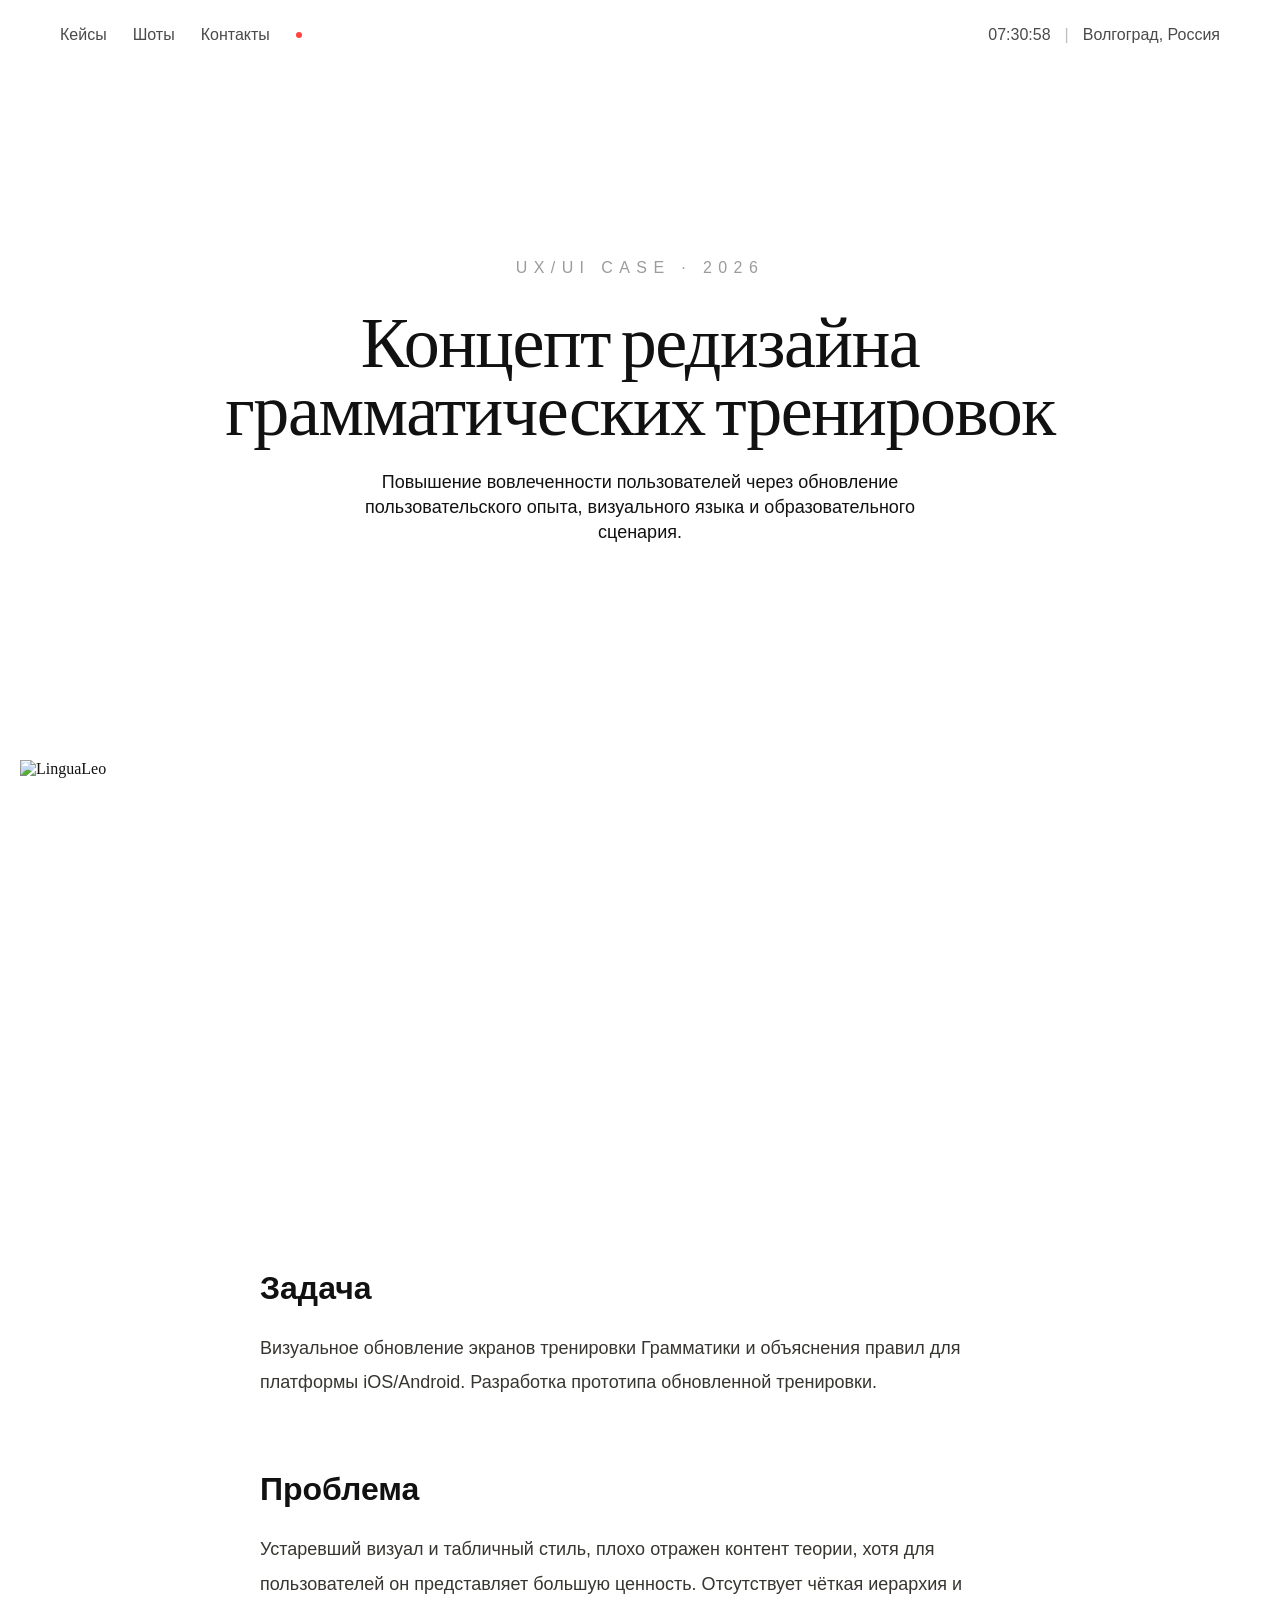
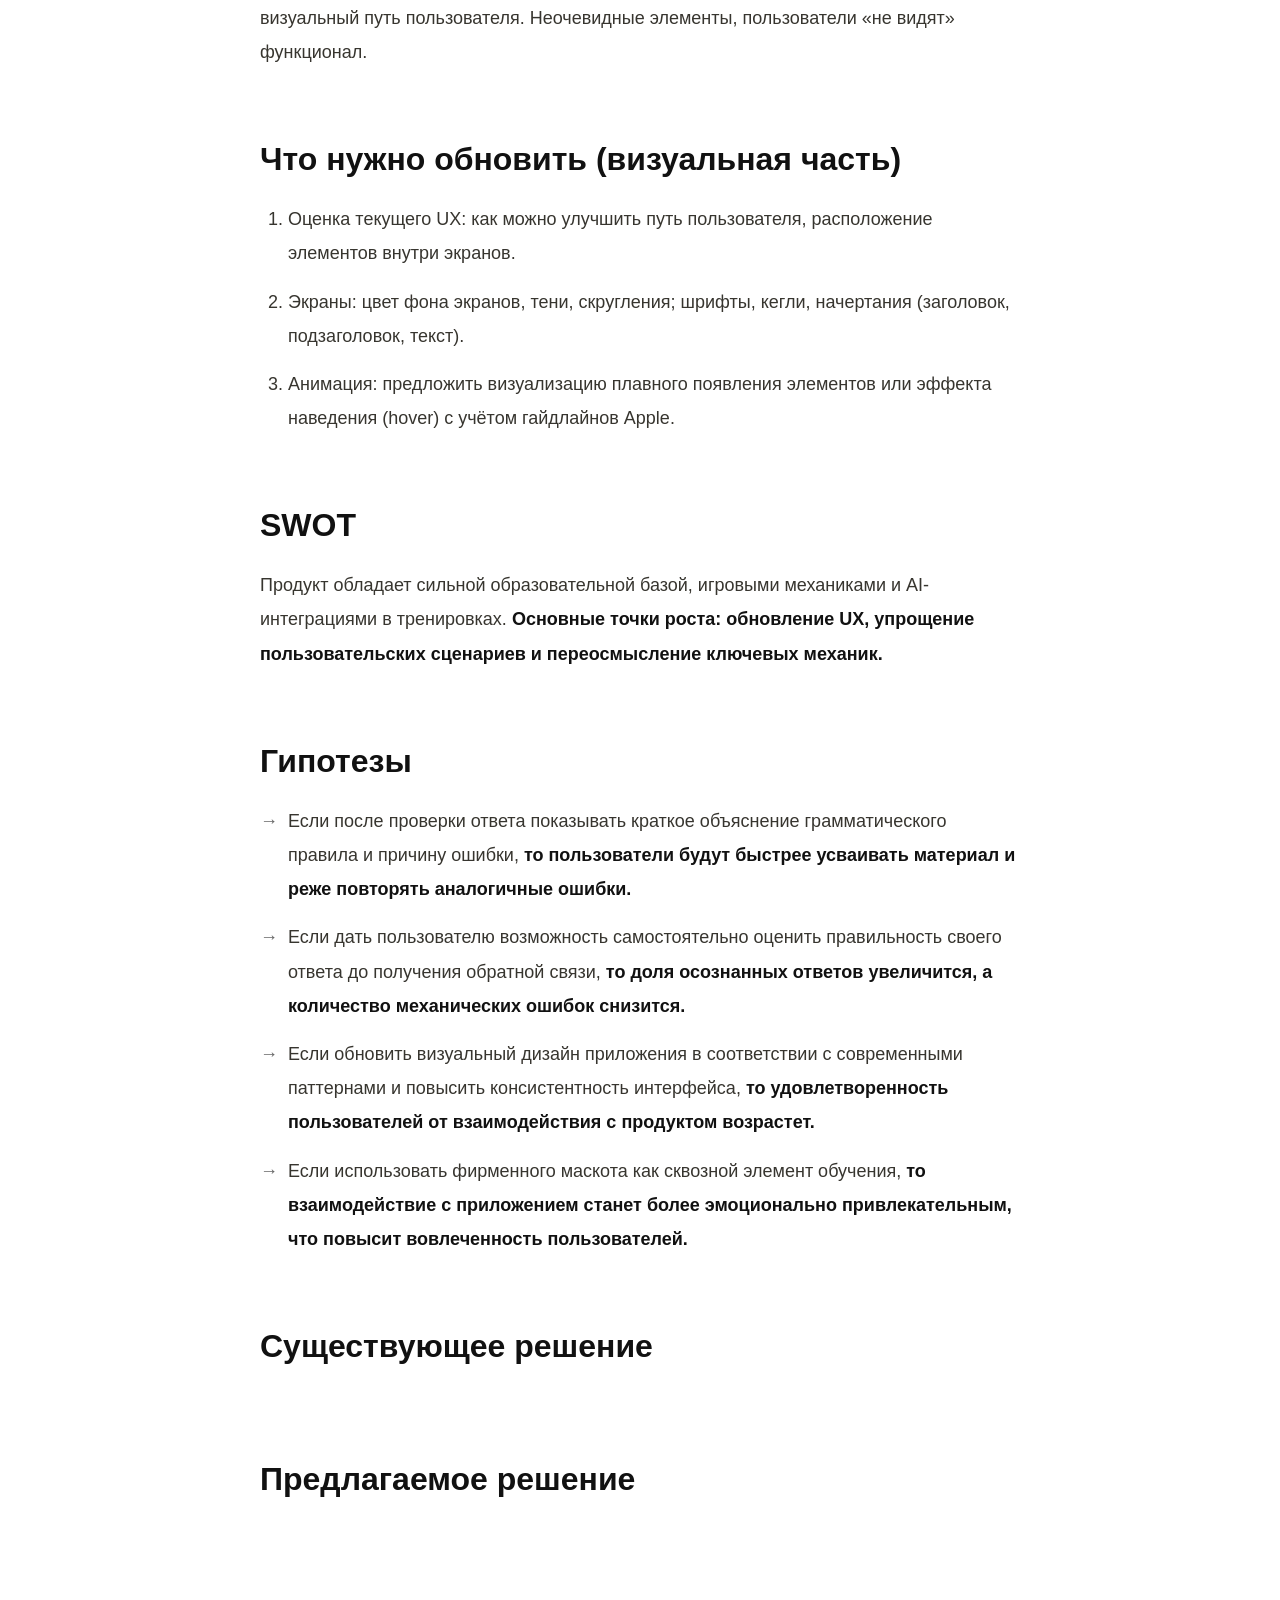
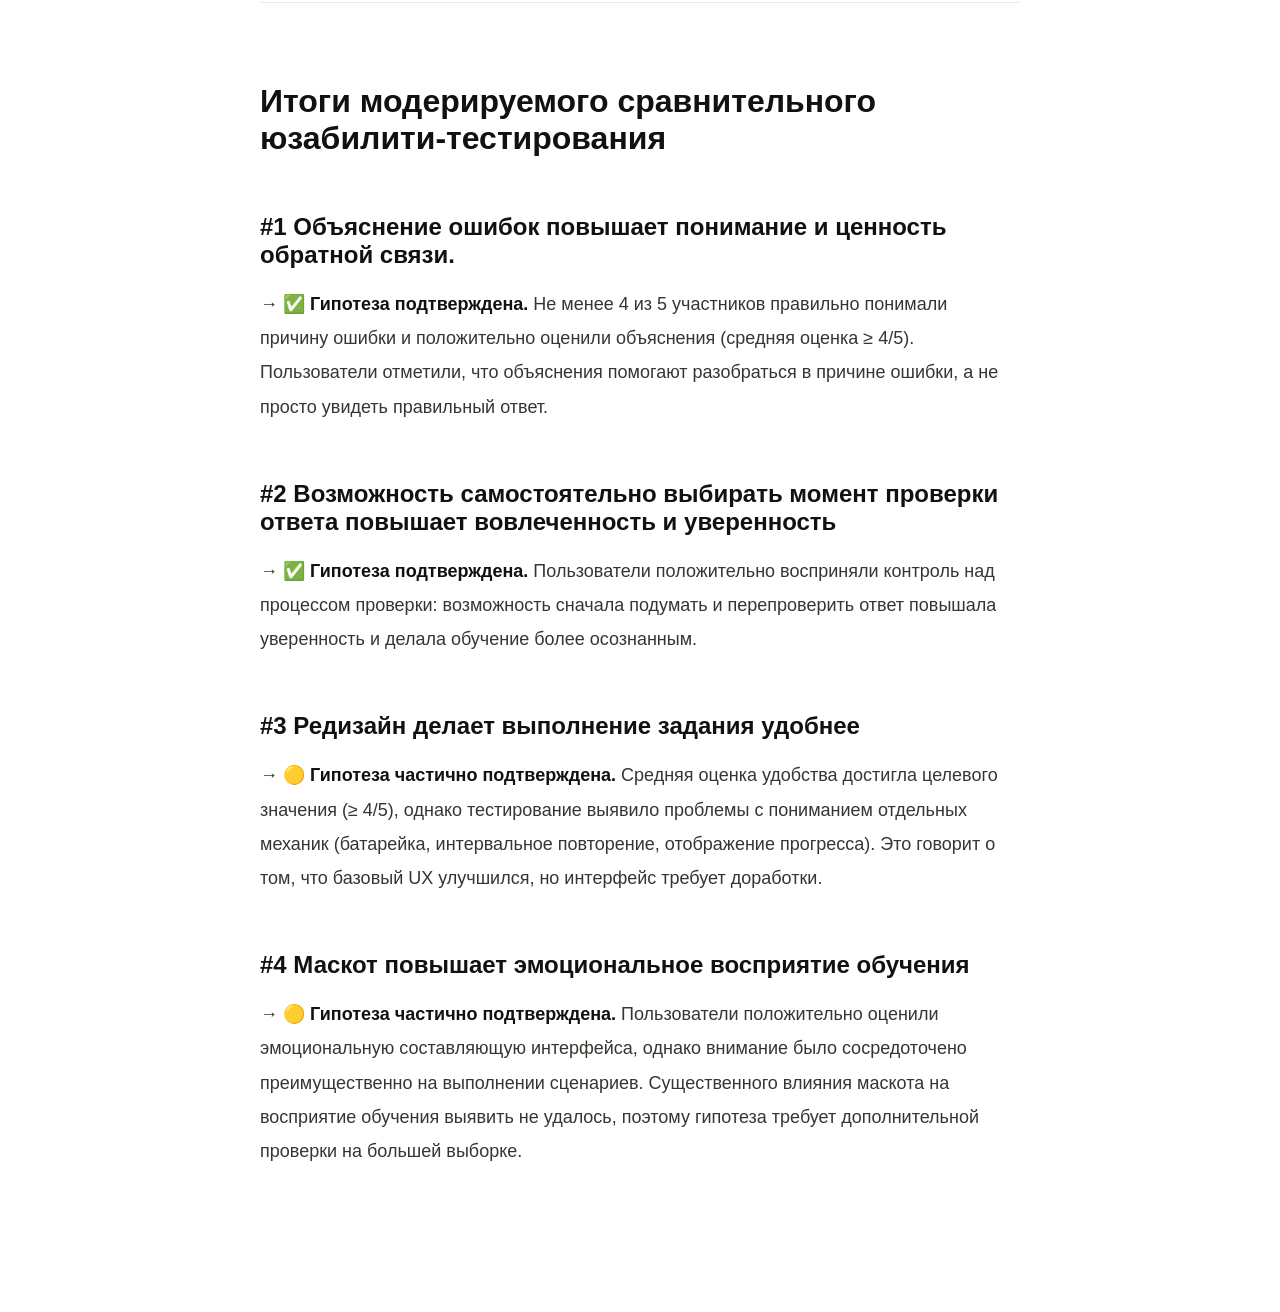
==== ling.html @ 839c52f0 "Optimize portfolio images and improve slider performance" ====
<!DOCTYPE html>
<html lang="ru">
  <head>
    <meta charset="UTF-8" />
    <meta name="viewport" content="width=device-width, initial-scale=1.0" />
    <meta http-equiv="X-UA-Compatible" content="ie=edge" />
    <title>Lingualeo</title>
    <link rel="stylesheet" href="styles.css" />
    <link rel="stylesheet" href="ling.css" />
    <link rel="preconnect" href="https://fonts.googleapis.com" />
    <link rel="preconnect" href="https://fonts.gstatic.com" crossorigin />
    <link
      href="https://fonts.googleapis.com/css2?family=Instrument+Serif:ital@0;1&display=swap"
      rel="stylesheet"
    />
  </head>
  <body>
  <header class="header">
    <nav class="nav">
      <a href="index.html#cases">Кейсы</a>
      <a href="index.html#projects">Шоты</a>
      <a href="index.html#contact">Контакты</a>

      <span class="status"></span>
    </nav>

    <div class="header__info">
      <span id="clock"></span>

      <span class="divider">|</span>

      <span>Волгоград, Россия</span>
    </div>
  </header>
    <!-- Hero -->
    <section class="hero">
      <div class="hero__content">
        <p class="hero__subtitle">UX/UI CASE · 2026</p>

        <h1 class="hero__title">
          Концепт редизайна<br />
          грамматических тренировок
        </h1>

        <p class="hero__link">
          Повышение вовлеченности пользователей через обновление
          пользовательского опыта, визуального языка и образовательного
          сценария.
        </p>
      </div>
    </section>

    <!-- Большой баннер -->

    <section class="ui-design">
      <img src="images/ling/cover.webp" class="case-cover" alt="LinguaLeo" />
    </section>

    <!--аапп --->

    <section class="case-content">
      <div class="case-container">
        <h3>Задача</h3>

        <p>
          Визуальное обновление экранов тренировки Грамматики и объяснения
          правил для платформы iOS/Android. Разработка прототипа обновленной
          тренировки.
        </p>

        <h3>Проблема</h3>

        <p>
          Устаревший визуал и табличный стиль, плохо отражен контент теории,
          хотя для пользователей он представляет большую ценность. Отсутствует
          чёткая иерархия и визуальный путь пользователя. Неочевидные элементы,
          пользователи «не видят» функционал.
        </p>

        <h3>Что нужно обновить (визуальная часть)</h3>

        <ol>
          <li>
            Оценка текущего UX: как можно улучшить путь пользователя,
            расположение элементов внутри экранов.
          </li>

          <li>
            Экраны: цвет фона экранов, тени, скругления; шрифты, кегли,
            начертания (заголовок, подзаголовок, текст).
          </li>

          <li>
            Анимация: предложить визуализацию плавного появления элементов или
            эффекта наведения (hover) с учётом гайдлайнов Apple.
          </li>
        </ol>

        <h3>SWOT</h3>

        <p>
          Продукт обладает сильной образовательной базой, игровыми механиками и
          AI-интеграциями в тренировках.

          <strong>
            Основные точки роста: обновление UX, упрощение пользовательских
            сценариев и переосмысление ключевых механик.
          </strong>
        </p>

        <h3>Гипотезы</h3>

        <ul class="arrow-list">
          <li>
            Если после проверки ответа показывать краткое объяснение
            грамматического правила и причину ошибки,
            <strong>
              то пользователи будут быстрее усваивать материал и реже повторять
              аналогичные ошибки.
            </strong>
          </li>

          <li>
            Если дать пользователю возможность самостоятельно оценить
            правильность своего ответа до получения обратной связи,
            <strong>
              то доля осознанных ответов увеличится, а количество механических
              ошибок снизится.
            </strong>
          </li>

          <li>
            Если обновить визуальный дизайн приложения в соответствии с
            современными паттернами и повысить консистентность интерфейса,
            <strong>
              то удовлетворенность пользователей от взаимодействия с продуктом
              возрастет.
            </strong>
          </li>

          <li>
            Если использовать фирменного маскота как сквозной элемент обучения,
            <strong>
              то взаимодействие с приложением станет более эмоционально
              привлекательным, что повысит вовлеченность пользователей.
            </strong>
          </li>
        </ul>

        <h3>Существующее решение</h3>

        <img src="images/old-ui.webp" alt="" />

        <h3>Предлагаемое решение</h3>

        <img src="images/new-ui.webp" alt="" />

        <hr />

        <h3>Итоги модерируемого сравнительного юзабилити-тестирования</h3>

        <h4>
          #1 Объяснение ошибок повышает понимание и ценность обратной связи.
        </h4>

        <p>
          → ✅ <strong>Гипотеза подтверждена.</strong>
          Не менее 4 из 5 участников правильно понимали причину ошибки и
          положительно оценили объяснения (средняя оценка ≥ 4/5). Пользователи
          отметили, что объяснения помогают разобраться в причине ошибки, а не
          просто увидеть правильный ответ.
        </p>

        <h4>
          #2 Возможность самостоятельно выбирать момент проверки ответа повышает
          вовлеченность и уверенность
        </h4>

        <p>
          → ✅ <strong>Гипотеза подтверждена.</strong>
          Пользователи положительно восприняли контроль над процессом проверки:
          возможность сначала подумать и перепроверить ответ повышала
          уверенность и делала обучение более осознанным.
        </p>

        <h4>#3 Редизайн делает выполнение задания удобнее</h4>

        <p>
          → 🟡 <strong>Гипотеза частично подтверждена.</strong>
          Средняя оценка удобства достигла целевого значения (≥ 4/5), однако
          тестирование выявило проблемы с пониманием отдельных механик
          (батарейка, интервальное повторение, отображение прогресса). Это
          говорит о том, что базовый UX улучшился, но интерфейс требует
          доработки.
        </p>

        <h4>#4 Маскот повышает эмоциональное восприятие обучения</h4>

        <p>
          → 🟡 <strong>Гипотеза частично подтверждена.</strong>
          Пользователи положительно оценили эмоциональную составляющую
          интерфейса, однако внимание было сосредоточено преимущественно на
          выполнении сценариев. Существенного влияния маскота на восприятие
          обучения выявить не удалось, поэтому гипотеза требует дополнительной
          проверки на большей выборке.
        </p>
      </div>
    </section>
    <script src="script.js"></script>
  </body>
</html>
---- styles.css ----
* {
  margin: 0;
  padding: 0;
  box-sizing: border-box;
}

.header {
  position: fixed;
  top: 0;
  left: 0;

  width: 100%;

  display: flex;
  justify-content: space-between;
  align-items: center;

  padding: 26px 60px;

  background: rgba(255, 255, 255, 0.75);
  backdrop-filter: blur(12px);
  -webkit-backdrop-filter: blur(12px);

  z-index: 999;
}

.nav {
  display: flex;
  align-items: center;
  gap: 26px;
}

.nav a {
  text-decoration: none;
  color: #4a4a4a;
  font-family: Inter, sans-serif;
  font-size: 16px;

  transition: 0.25s;
}

.nav a:hover {
  color: #111;
}

.status {
  width: 6px;
  height: 6px;

  background: #ff4242;
  border-radius: 50%;
}

.header__info {
  display: flex;
  align-items: center;
  gap: 14px;

  font-family: Inter, sans-serif;
  font-size: 16px;
  color: #4a4a4a;
}

.divider {
  color: #bdbdbd;
}

#theme-toggle {
  border: none;
  background: none;
  cursor: pointer;
  font-size: 20px;
}

body {
  background: #fff;
  color: #111;
}

.hero {
  min-height: 100vh;

  display: flex;
  justify-content: center;
  align-items: center;
}

.hero__content {
  display: flex;
  flex-direction: column;
  align-items: center;
  text-align: center;

  margin-top: -80px;
}
.hero__avatar {
  width: 200px;
  height: 200px;

  border-radius: 18px;
  object-fit: cover;

  margin-bottom: 28px;
}

.hero__subtitle {
  font-family: "Inter", sans-serif;
  font-size: 16px;
  font-weight: 500;

  letter-spacing: 0.4em;
  color: #9b9b9b;

  margin-bottom: 32px;
}
.hero__title {
  font-family: "Instrument Serif", serif;
  font-size: 72px;
  font-weight: 400;
  line-height: 0.95;
  letter-spacing: -0.02em;
  margin-bottom: 24px;
}

.hero__link {
  display: flex;
  flex-direction: column;
  align-items: center;
  text-align: center;
  font-family: "Inter", sans-serif;
  font-size: 18px;
  color: #111;
  line-height: 1.4;
  max-width: 600px;

  text-decoration: none;
  transition: opacity 0.25s;
  margin-bottom: 16px;
}

.about__links {
  display: flex;
  gap: 32px;
  flex-wrap: wrap;
  justify-content: center;
}

.about__links a {
  font-family: "Inter", sans-serif;
  font-size: 18px;
  color: #555;

  text-decoration: none;

  transition: 0.25s;
}

.about__links a:hover {
  color: #111;
}

/* =========================
   Mobile
========================= */

@media (max-width: 768px) {
  .header {
    padding: 20px;
  }

  .nav {
    gap: 16px;
  }

  .nav a {
    font-size: 16px;
  }

  .header__info {
    display: none;
  }

  .hero {
    padding: 100px 20px 40px;
    min-height: auto;
  }

  .hero__content {
    margin-top: 0;
  }

  .hero__avatar {
    width: 128px;
    height: 128px;
    margin-bottom: 24px;
    margin-top: 48px;
  }

  .hero__subtitle {
    font-size: 12px;
    letter-spacing: 0.3em;
    margin-bottom: 32px;
    text-align: center;
  }

  .hero__title {
    font-size: 48px;
    line-height: 1;
    margin-bottom: 20px;
  }

  .hero__link {
    font-size: 16px;
    margin-bottom: 32px;
    max-width: 320px;
  }

  .about__links {
    gap: 18px;
    flex-direction: column;
    align-items: center;
    margin-bottom: 96px;
  }

  .about__links a {
    font-size: 16px;
  }
}

@media (max-width: 768px) {
  .header {
    justify-content: center;
    padding: 18px 20px;
  }

  .header__info {
    display: none;
  }

  .nav {
    gap: 20px;
    flex-wrap: wrap;
    justify-content: center;
  }
}

/* ===== UI Design Section ===== */

.ui-design {
  padding: 80px 20px; /* Расстояние между блоками тут */

  display: flex;
  flex-direction: column;
  align-items: center;
}

.ui-design__subtitle {
  font-family: "Inter", sans-serif;
  font-size: 12px;
  letter-spacing: 0.18em;
  text-transform: uppercase;

  color: #888;

  margin-bottom: 10px;
}

.ui-design__title {
  font-family: "Instrument Serif", serif;
  font-size: 64px;
  font-weight: 400;

  margin-bottom: 16px;
}

.ui-design__card {
  width: 640px;
  height: 640px;

  background: #ffd7cc;

  border-radius: 24px;

  display: flex;
  justify-content: center;
  align-items: flex-end;
  margin-bottom: 48px;
}

.ui-design__card img {
  width: 100%;

  display: block;

  transform: translateY(15px);
}

.ui-design {
  transform: translateY(-220px);
}

/* ===== MOB UI Design Section ===== */

@media (max-width: 768px) {
  .ui-design {
    padding: 36px 20px;
    transform: translateY(-100px);
  }

  .ui-design__card {
    width: 100%;
    max-width: 340px;
    height: 340px;
    border-radius: 20px;
    margin-bottom: 32px;
  }

  .ui-design__card img {
    width: 100%;
    transform: translateY(8px);
  }

  .ui-design__title {
    font-size: 48px;
    margin-bottom: 12px;
    text-align: center;
  }

  .ui-design__subtitle {
    font-size: 11px;
    letter-spacing: 0.12em;
    text-align: center;
  }
}

.ui-design__title {
  font-family: "Instrument Serif", serif;
  font-size: 64px;
  font-weight: 400;
  margin-bottom: 16px;
  cursor: pointer;
}

/* Слайдер */
.slider {
  position: relative;
  width: 640px;
  height: 640px;
  overflow: hidden;
  border-radius: 24px;
  background: #f8eae2;
  margin-bottom: 40px;
}

.slides {
  display: flex;
  width: 100%;
  height: 100%;
  transition: transform 1.5s ease;
}

.slide {
  transition: transform 0.3s ease;
  flex: 0 0 100%;
  width: 100%;
  height: 100%;
  object-fit: contain;
}
.slide.active {
  opacity: 1;
}

.slide:hover {
  transform: scale(1.02);
}

.slider__btn {
  position: absolute;
  top: 50%;
  transform: translateY(-50%);
  opacity: 0.5;

  width: 42px;
  height: 42px;

  border: none;
  border-radius: 50%;

  background: rgba(255, 255, 255, 0.8);

  cursor: pointer;

  font-size: 22px;

  transition: 0.3s;

  z-index: 10;
}

.slider__btn:hover {
  background: white;
  opacity: 0.75;
}

.slider__btn--prev {
  left: 20px;
}

.slider__btn--next {
  right: 20px;
}

.slider__dots {
  position: absolute;

  bottom: 28px;
  left: 50%;

  transform: translateX(-50%);

  display: flex;
  gap: 10px;
}

.dot {
  width: 8px;
  height: 8px;

  border-radius: 50%;

  background: rgba(255, 255, 255, 0.45);

  cursor: pointer;

  transition: 0.3s;
}

.dot.active {
  background: #ffffff;
}

/* ===== Mobile Slider ===== */

@media (max-width: 768px) {
  .slider {
    width: 100%;
    max-width: 340px;
    height: 340px;

    border-radius: 20px;
    margin-bottom: 32px;
  }

  .slider__btn {
    width: 32px;
    height: 32px;

    top: 50%;
    transform: translateY(-50%);

    padding: 0;

    display: flex;
    justify-content: center;
    align-items: center;
  }

  .slider__btn--prev {
    left: 12px;
  }

  .slider__btn--next {
    right: 12px;
  }

  .slider__btn img {
    width: 12px;
    height: 12px;
    display: block;
  }

  .slider__dots {
    bottom: 16px;
    gap: 8px;
  }

  .dot {
    width: 6px;
    height: 6px;
  }
}
.mobile-br {
  display: none;
}

@media (max-width: 768px) {
  .mobile-br {
    display: block;
  }
}

.hover-label {
  position: fixed;
  left: 0;
  top: 0;

  padding: 10px 18px;

  border-radius: 999px;

  background: #111;
  color: #fff;

  font-size: 14px;
  font-weight: 500;

  pointer-events: none;

  opacity: 0;
  transform: translate(-50%, -50%) scale(0.8);

  transition: opacity 0.25s ease, transform 0.25s ease;

  z-index: 9999;
}

.hover-label.show {
  opacity: 1;
  transform: translate(-50%, -50%) scale(1);
}

.project-link {
  display: inline-block;
  color: inherit;
  text-decoration: none;
}

.ui-design__title {
  position: relative;
  display: inline-block;
  transition: transform 0.35s cubic-bezier(0.22, 0.61, 0.36, 1);
}


.project-link .ui-design__title {
  transition: opacity 0.3s ease;
}

.project-link:hover .ui-design__title {
  opacity: 0.55;
}
html {
  scroll-behavior: smooth;
}
.hero__link a:visited {
  color: inherit;
}

.hero__link a:hover {
  color: inherit;
  text-decoration: none;
}

.hero__link a:active {
  color: inherit;
}
.hero__link a {
  color: inherit;
  text-decoration: none;
  border-bottom: 1px solid transparent;
  transition: border-color 0.2s ease;
}

.hero__link a:hover {
  border-bottom-color: currentColor;
}

.hero2 {
  margin-top: 200px;
  margin-bottom: 400px;
}

/* Mobile */
@media (max-width: 768px) {
  .hero2 {
    margin-bottom: 300px;
    margin-top: 164px;
  }
}

.hero2__title {
  font-size: 64px;
  text-align: center;
  font-family: "Instrument Serif", serif;

  font-weight: 400;

  margin-bottom: 16px;
}

/* Keyboard controls and stable media geometry. */
.dot { border: 0; padding: 0; }
:focus-visible { outline: 2px solid #111; outline-offset: 4px; }
section[id] { scroll-margin-top: 90px; }
.case-cover { display: block; width: min(100%, 1280px); height: auto; }
@media (prefers-reduced-motion: reduce) {
  html { scroll-behavior: auto; }
  .slides, .slide { transition: none; }
}
---- ling.css ----
.case-content {
  padding: 120px 0;
}

.case-container {
  width: min(760px, calc(100% - 40px));
  margin: 0 auto;
}

.case-container h3 {
  font-family: "Inter", sans-serif;
  font-size: 32px;
  font-weight: 700;
  margin: 72px 0 24px;
  color: #111;
}

.case-container h4 {
  font-family: "Inter", sans-serif;
  font-size: 24px;
  font-weight: 600;
  margin: 56px 0 18px;
  color: #111;
}

.case-container p,
.case-container li {
  font-family: "Inter", sans-serif;
  font-size: 18px;
  line-height: 1.9;
  color: #37352f;
}

.case-container p {
  margin-bottom: 24px;
}

.case-container ol,
.case-container ul {
  margin: 24px 0 32px 28px;
}

.case-container li {
  margin-bottom: 14px;
}

.arrow-list {
  list-style: none;
  margin-left: 0 !important;
}

.arrow-list li {
  position: relative;
  padding-left: 28px;
}

.arrow-list li::before {
  content: "→";
  position: absolute;
  left: 0;
  color: #666;
}

.case-container strong {
  font-weight: 600;
  color: #111;
}

.case-container hr {
  margin: 80px 0;
  border: none;
  border-top: 1px solid #ececec;
}

.case-container img {
  width: 100%;
  border-radius: 20px;
  margin: 24px 0 48px;
  display: block;
}
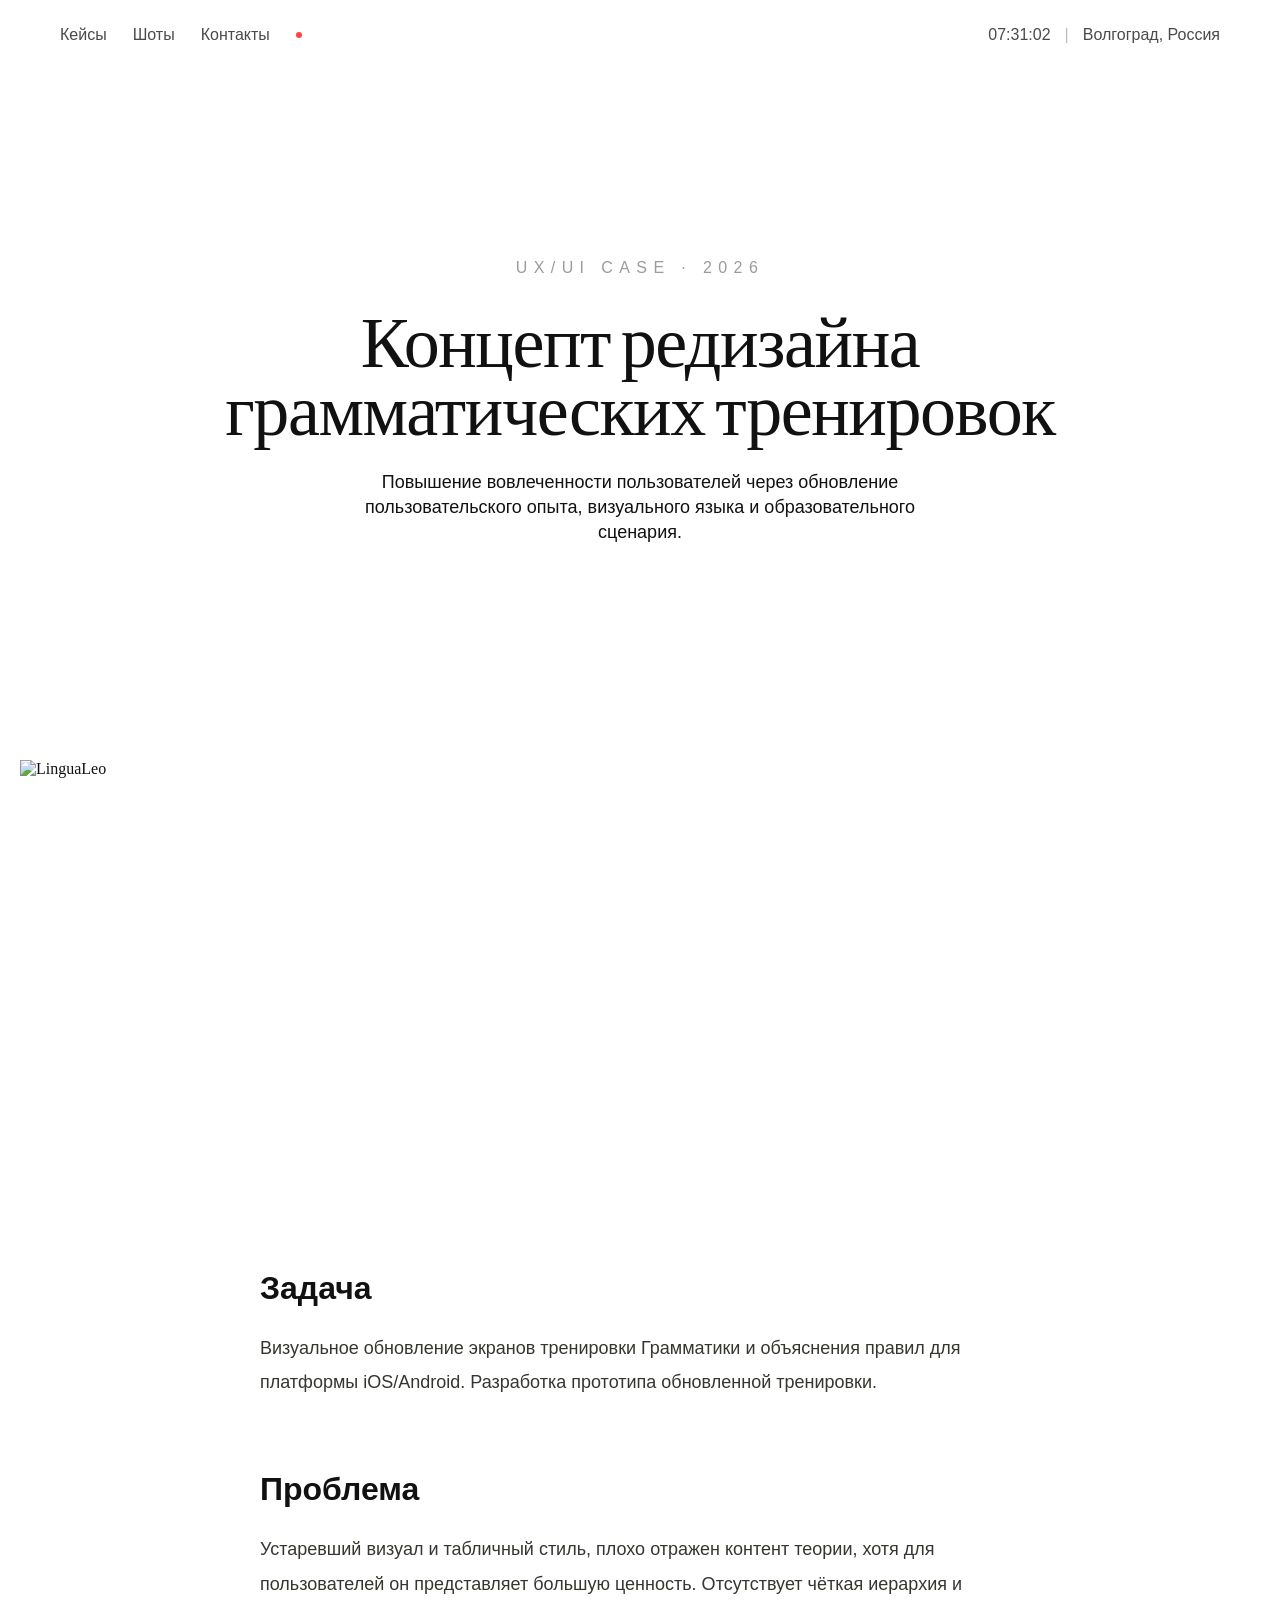
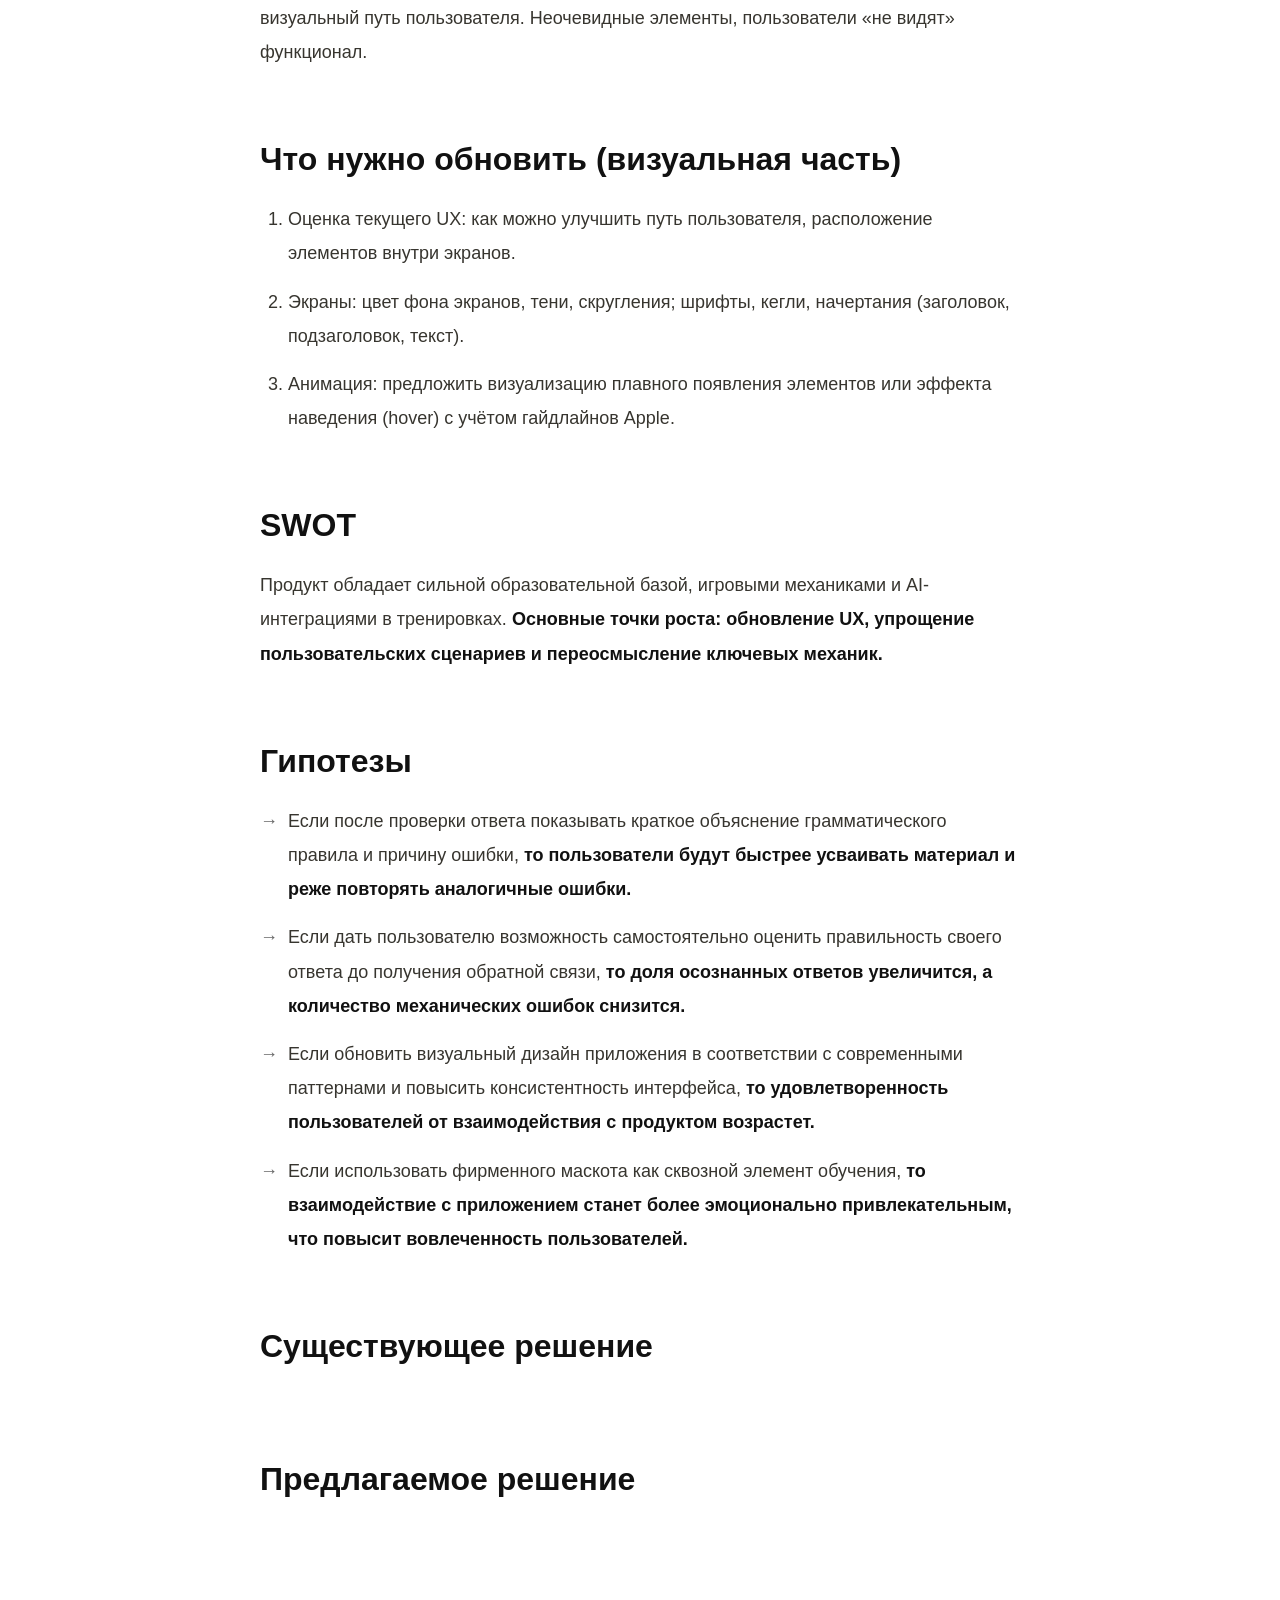
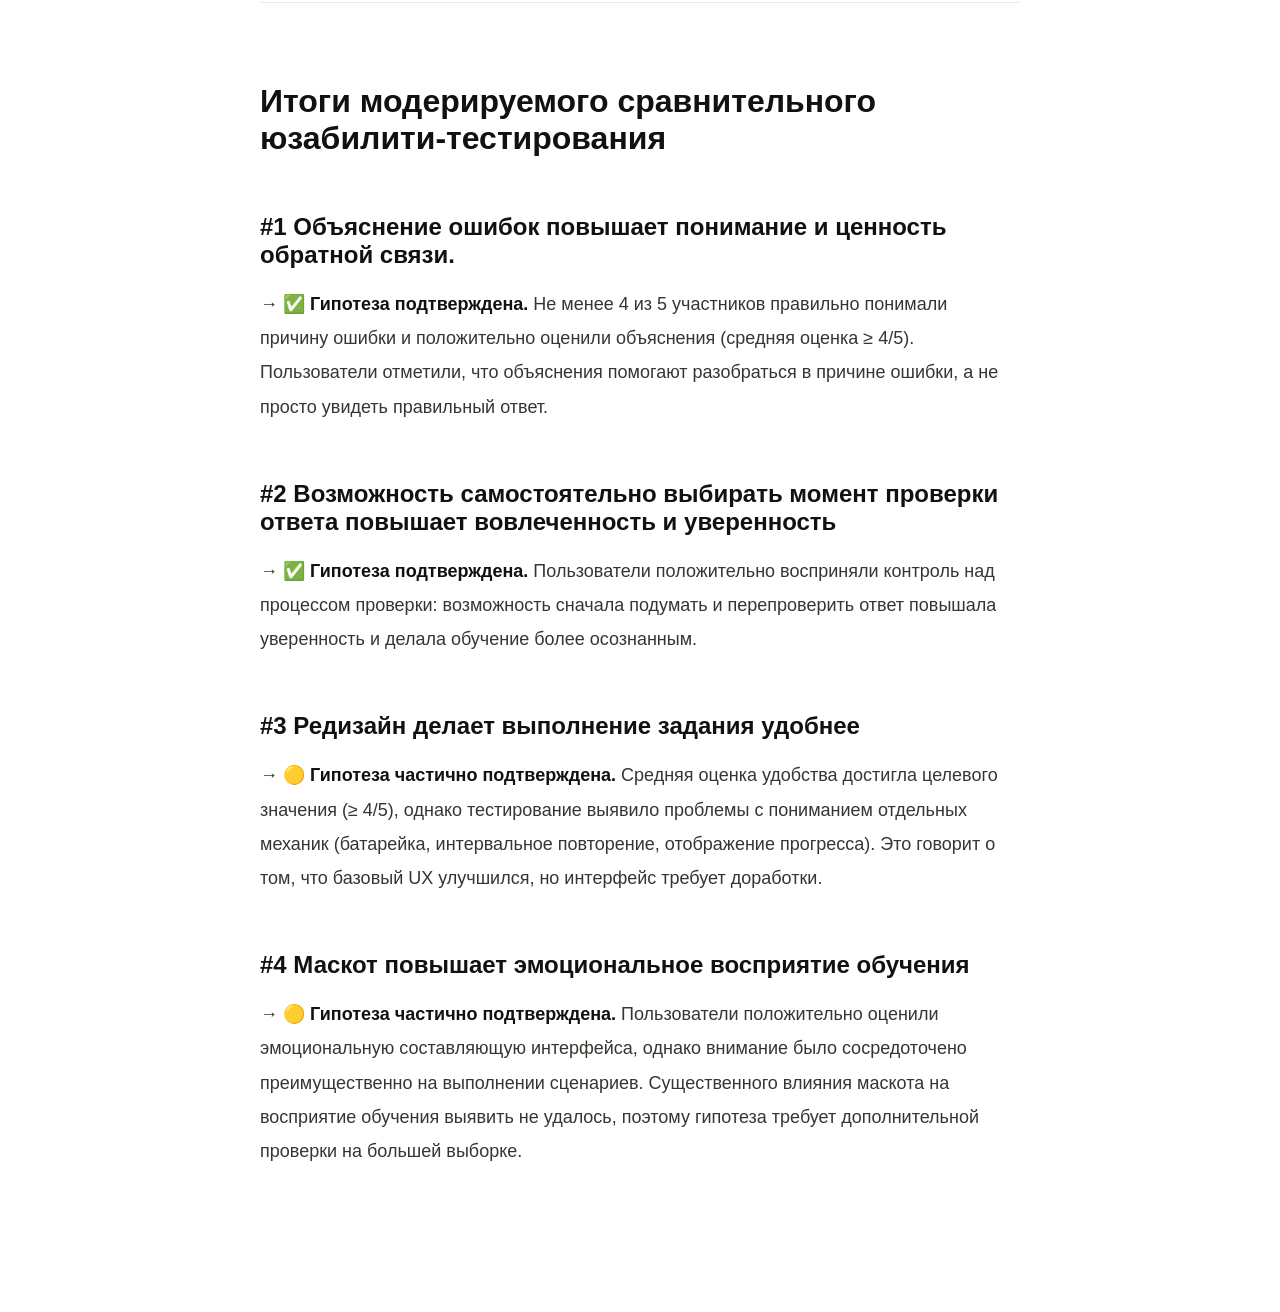
==== commit 7285fa14: "Restore flat circular slider indicators across browsers" ====
--- a/ling.html
+++ b/ling.html
@@ -5,7 +5,7 @@
     <meta name="viewport" content="width=device-width, initial-scale=1.0" />
     <meta http-equiv="X-UA-Compatible" content="ie=edge" />
     <title>Lingualeo</title>
-    <link rel="stylesheet" href="styles.css" />
+    <link rel="stylesheet" href="styles.css?v=20261111-dots" />
     <link rel="stylesheet" href="ling.css" />
     <link rel="preconnect" href="https://fonts.googleapis.com" />
     <link rel="preconnect" href="https://fonts.gstatic.com" crossorigin />
--- a/styles.css
+++ b/styles.css
@@ -599,7 +599,17 @@
 }
 
 /* Keyboard controls and stable media geometry. */
-.dot { border: 0; padding: 0; }
+.dot {
+  -webkit-appearance: none;
+  appearance: none;
+  display: block;
+  flex: 0 0 auto;
+  min-width: 0;
+  min-height: 0;
+  border: 0;
+  padding: 0;
+  box-shadow: none;
+}
 :focus-visible { outline: 2px solid #111; outline-offset: 4px; }
 section[id] { scroll-margin-top: 90px; }
 .case-cover { display: block; width: min(100%, 1280px); height: auto; }
@@ -607,3 +617,24 @@
   html { scroll-behavior: auto; }
   .slides, .slide { transition: none; }
 }
+
+/* Keep the Lingualeo film in the same square frame as the galleries. */
+.case-video {
+  display: block;
+  width: 640px;
+  max-width: 100%;
+  height: auto;
+  aspect-ratio: 1;
+  object-fit: contain;
+  border-radius: 24px;
+  background: #f8eae2;
+  margin-bottom: 40px;
+}
+@media (max-width: 768px) {
+  .case-video {
+    width: 100%;
+    max-width: 340px;
+    border-radius: 20px;
+    margin-bottom: 32px;
+  }
+}
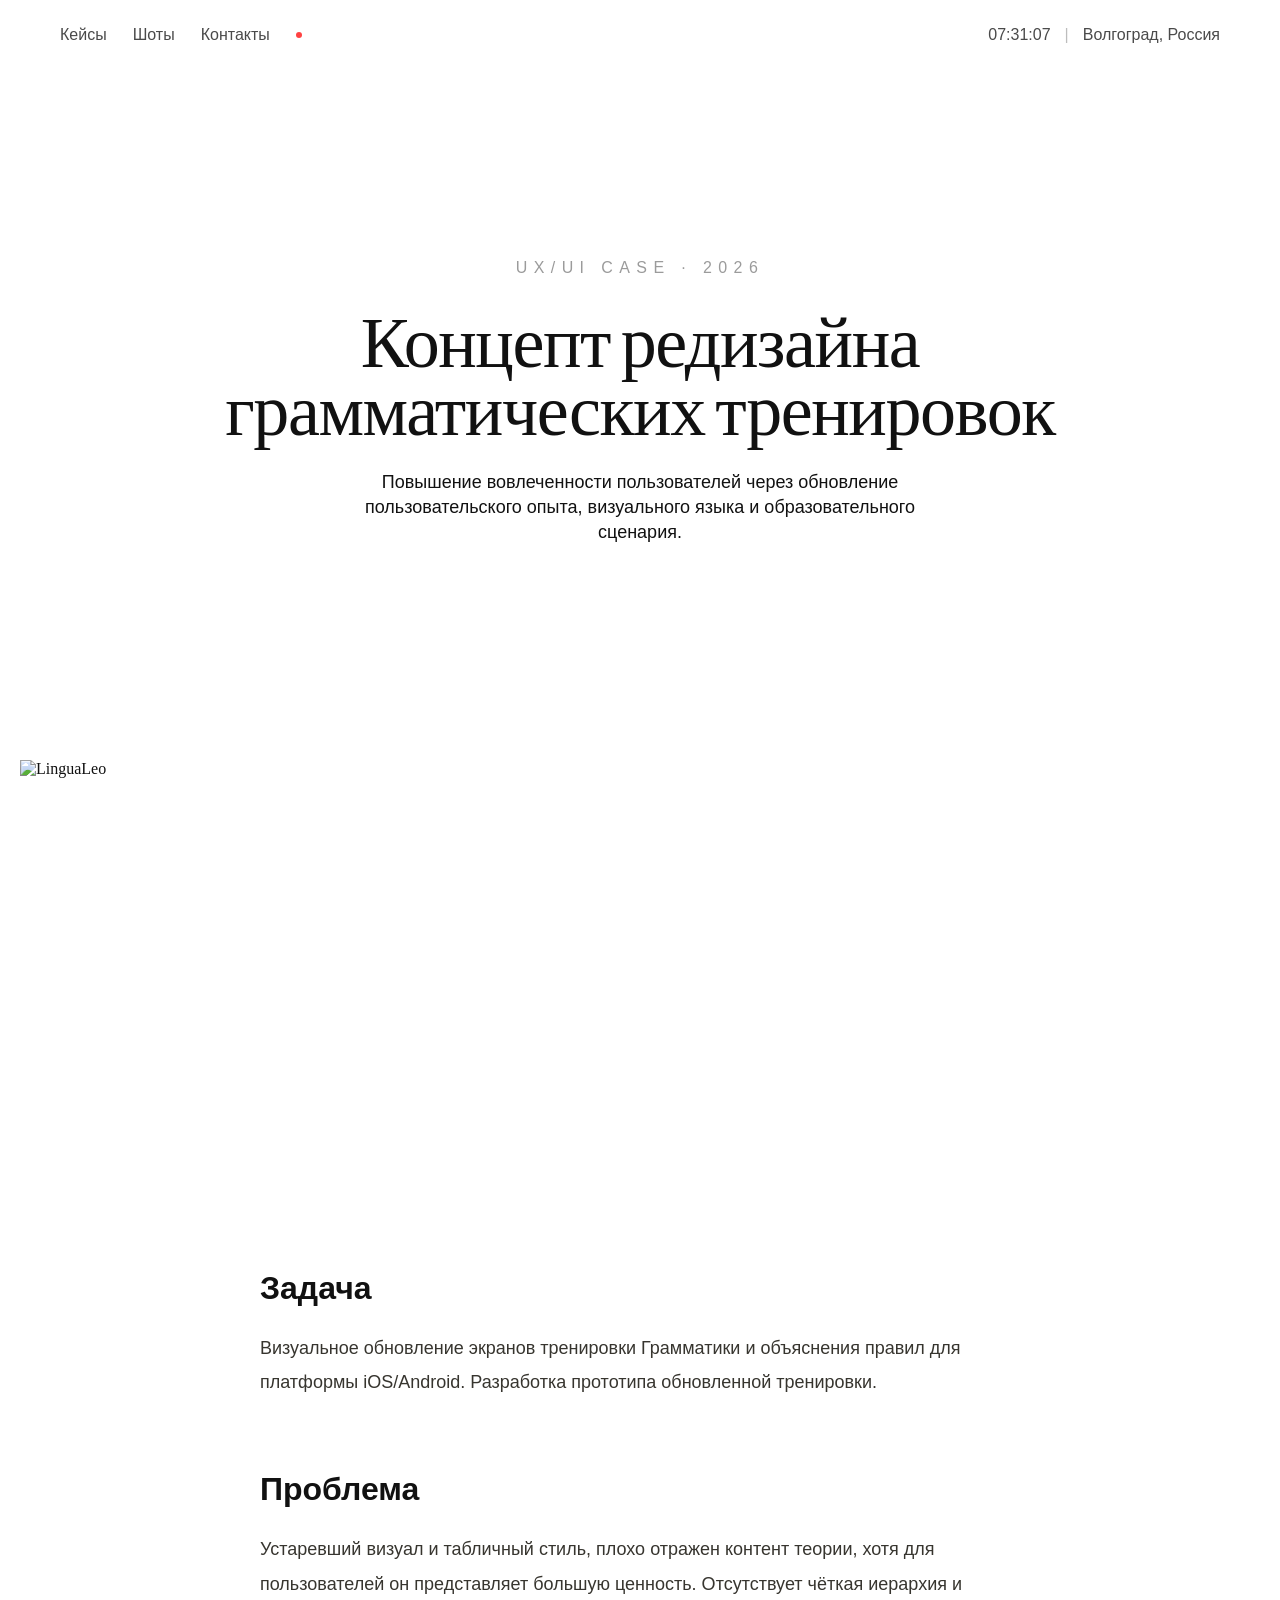
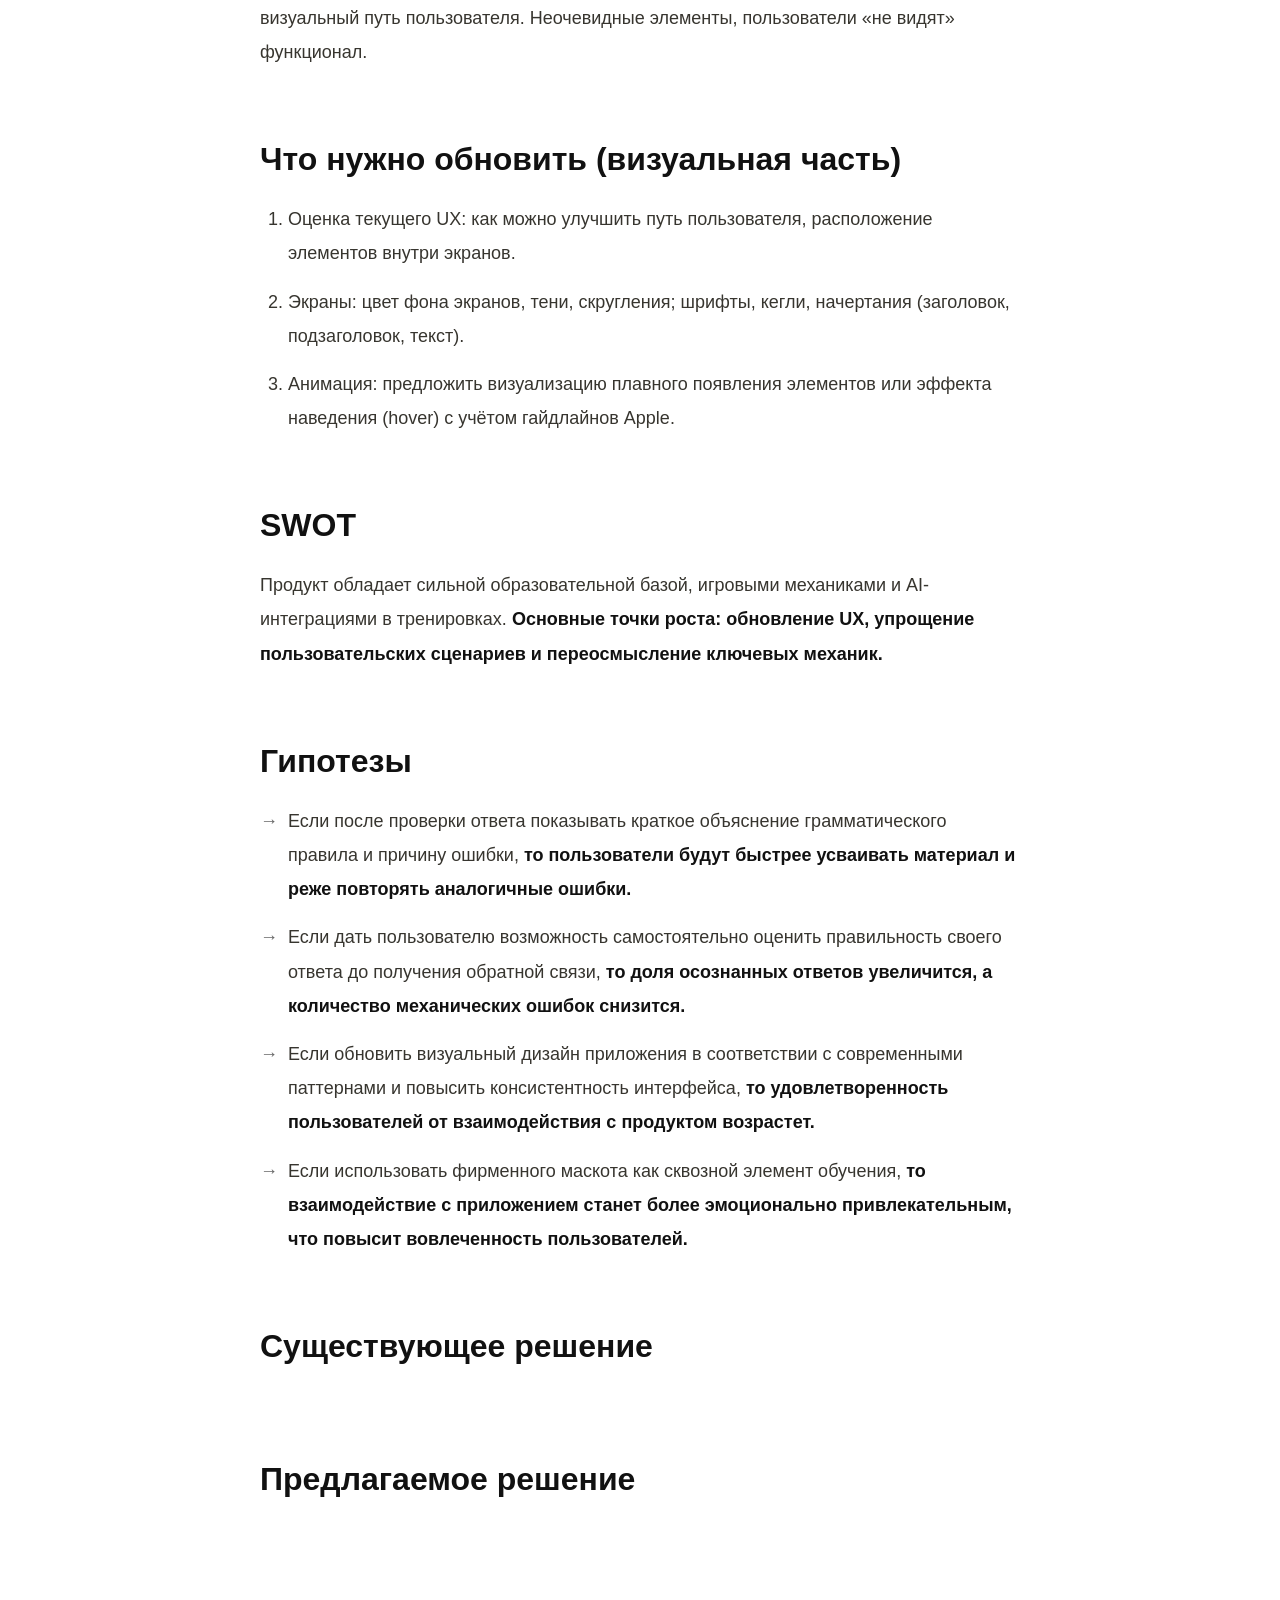
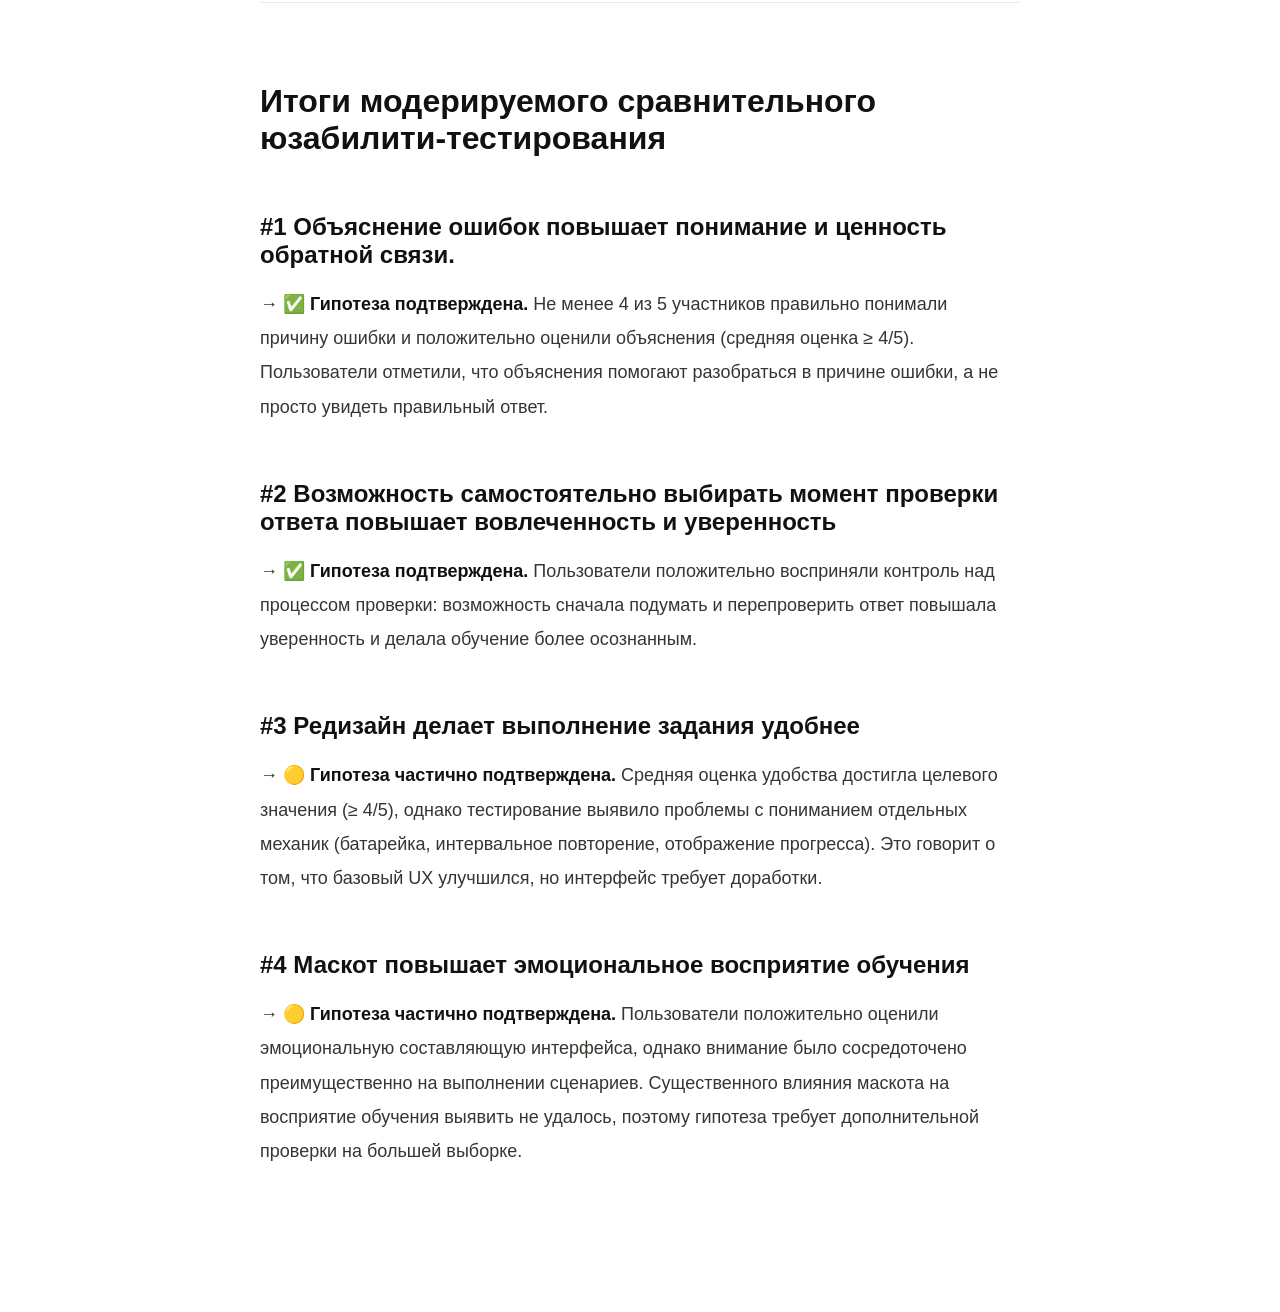
==== commit 23ff0d02: "Constrain Lingualeo video to the shared gallery frame" ====
--- a/ling.html
+++ b/ling.html
@@ -5,7 +5,7 @@
     <meta name="viewport" content="width=device-width, initial-scale=1.0" />
     <meta http-equiv="X-UA-Compatible" content="ie=edge" />
     <title>Lingualeo</title>
-    <link rel="stylesheet" href="styles.css?v=20261111-dots" />
+    <link rel="stylesheet" href="styles.css?v=20261111-video-frame" />
     <link rel="stylesheet" href="ling.css" />
     <link rel="preconnect" href="https://fonts.googleapis.com" />
     <link rel="preconnect" href="https://fonts.gstatic.com" crossorigin />
--- a/styles.css
+++ b/styles.css
@@ -618,23 +618,15 @@
   .slides, .slide { transition: none; }
 }
 
-/* Keep the Lingualeo film in the same square frame as the galleries. */
+/* Share the gallery frame so film and slides always have matching geometry. */
+.case-video-frame {
+  flex: 0 0 auto;
+}
 .case-video {
   display: block;
-  width: 640px;
+  width: 100%;
+  height: 100%;
   max-width: 100%;
-  height: auto;
-  aspect-ratio: 1;
+  max-height: 100%;
   object-fit: contain;
-  border-radius: 24px;
-  background: #f8eae2;
-  margin-bottom: 40px;
-}
-@media (max-width: 768px) {
-  .case-video {
-    width: 100%;
-    max-width: 340px;
-    border-radius: 20px;
-    margin-bottom: 32px;
-  }
-}
+}
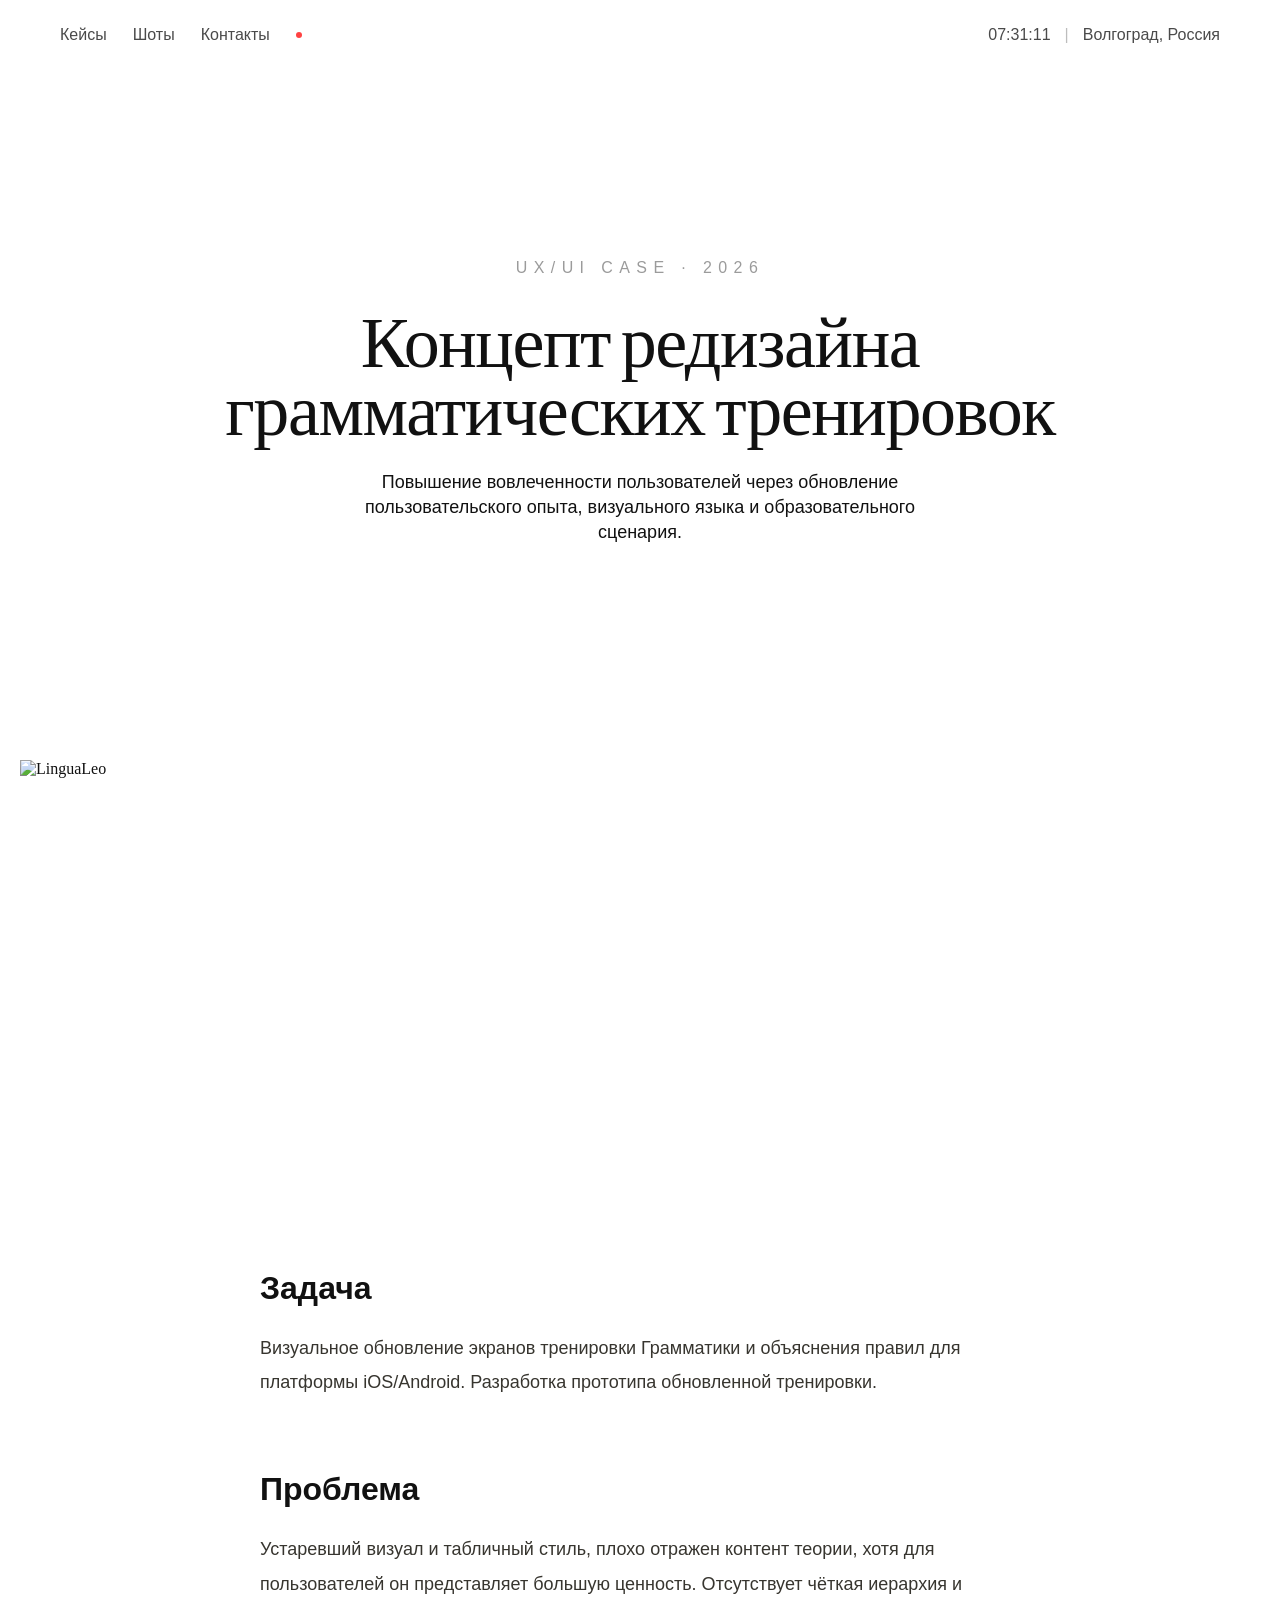
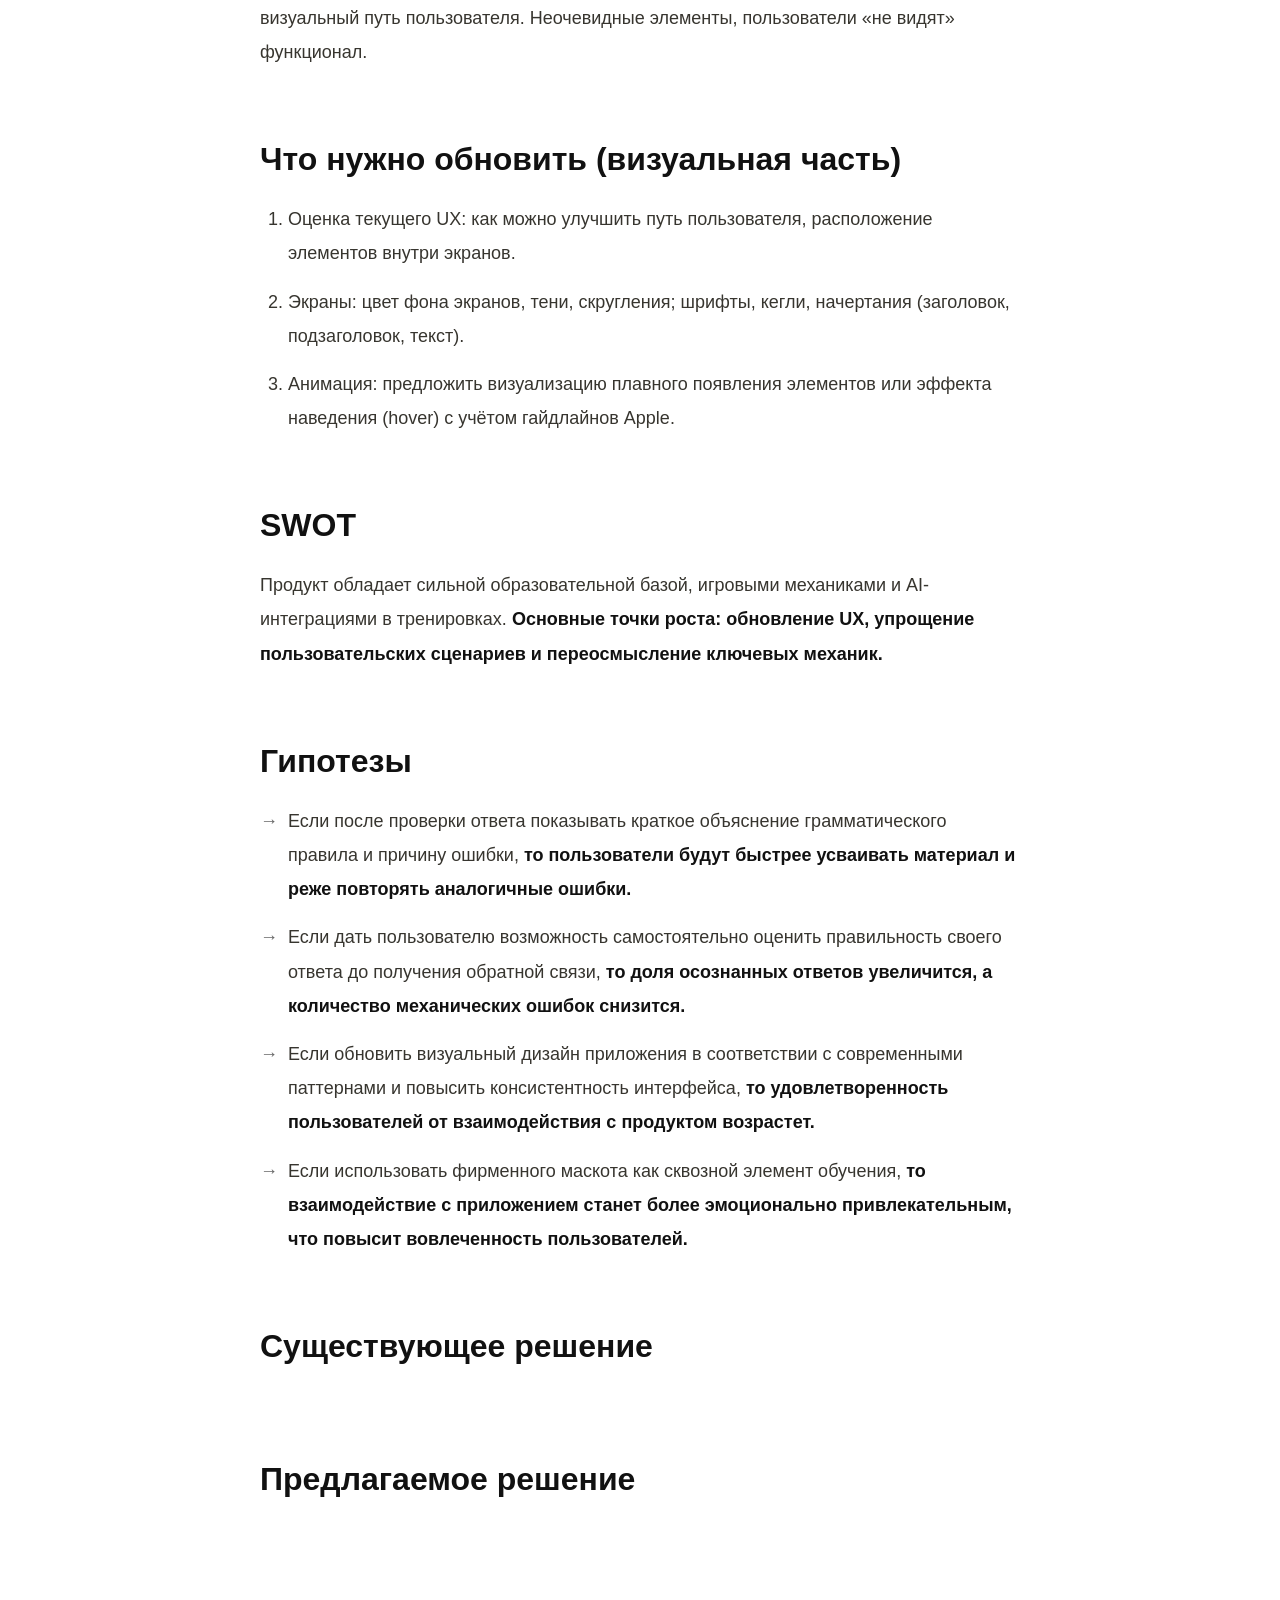
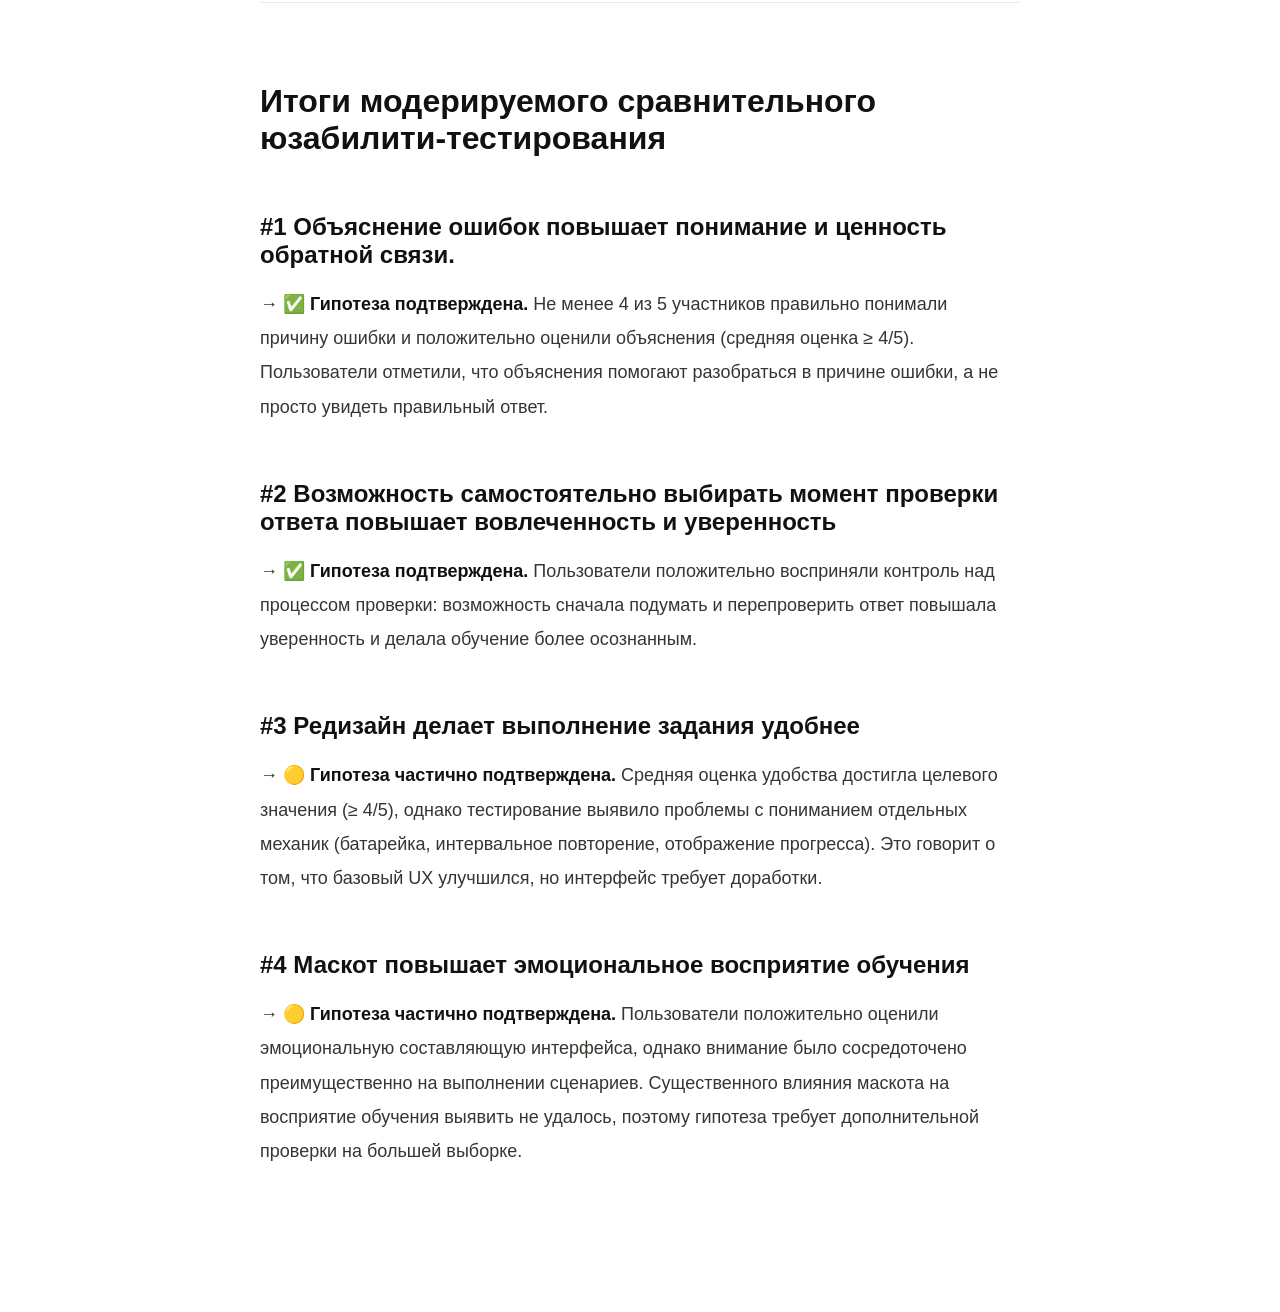
==== commit 8d5f00d0: "Polish video player, match gallery spacing and use supplied portrait" ====
--- a/ling.html
+++ b/ling.html
@@ -5,7 +5,7 @@
     <meta name="viewport" content="width=device-width, initial-scale=1.0" />
     <meta http-equiv="X-UA-Compatible" content="ie=edge" />
     <title>Lingualeo</title>
-    <link rel="stylesheet" href="styles.css?v=20261111-video-frame" />
+    <link rel="stylesheet" href="styles.css?v=20261111-player" />
     <link rel="stylesheet" href="ling.css" />
     <link rel="preconnect" href="https://fonts.googleapis.com" />
     <link rel="preconnect" href="https://fonts.gstatic.com" crossorigin />
--- a/styles.css
+++ b/styles.css
@@ -621,12 +621,91 @@
 /* Share the gallery frame so film and slides always have matching geometry. */
 .case-video-frame {
   flex: 0 0 auto;
+  display: flex;
+  align-items: center;
+  justify-content: center;
+  background: #e9e9e9;
 }
 .case-video {
   display: block;
+  width: 86%;
+  height: 86%;
+  max-width: 86%;
+  max-height: 86%;
+  object-fit: contain;
+}
+
+/* Quiet, keyboard-accessible film controls, without a browser gradient. */
+.video-controls:not([hidden]) {
+  position: absolute;
+  left: 20px;
+  right: 20px;
+  bottom: 20px;
+  display: flex;
+  align-items: center;
+  gap: 12px;
+  padding: 4px 8px;
+  border: 1px solid rgba(255, 255, 255, .7);
+  border-radius: 999px;
+  background: rgba(255, 255, 255, .88);
+  backdrop-filter: blur(12px);
+  color: #333;
+  font: 12px Inter, sans-serif;
+}
+.video-controls button {
+  appearance: none;
+  border: 0;
+  border-radius: 999px;
+  background: transparent;
+  color: inherit;
+  cursor: pointer;
+  min-height: 44px;
+  padding: 0 10px;
+  font: inherit;
+  white-space: nowrap;
+}
+.video-controls button:hover { background: #e5e5e5; }
+.video-controls button:active { background: #d6d6d6; }
+.video-toggle { min-width: 44px; }
+.video-time { font-variant-numeric: tabular-nums; min-width: 28px; }
+.video-progress {
+  flex: 1;
+  min-width: 0;
   width: 100%;
-  height: 100%;
-  max-width: 100%;
-  max-height: 100%;
-  object-fit: contain;
-}
+  height: 44px;
+  accent-color: #555;
+  cursor: pointer;
+}
+.video-progress:disabled { cursor: default; opacity: .45; }
+.video-status:not([hidden]) {
+  position: absolute;
+  top: 16px;
+  left: 16px;
+  right: 16px;
+  padding: 12px;
+  border-radius: 12px;
+  background: rgba(255,255,255,.95);
+  color: #333;
+  font: 14px/1.4 Inter, sans-serif;
+}
+@media (max-width: 768px) {
+  .video-controls:not([hidden]) { left: 10px; right: 10px; bottom: 10px; gap: 4px; padding: 2px 4px; }
+  .video-controls button { padding: 0 8px; }
+}
+
+.video-toggle span {
+  display: block;
+  width: 0;
+  height: 0;
+  margin: auto;
+  border-top: 5px solid transparent;
+  border-bottom: 5px solid transparent;
+  border-left: 8px solid currentColor;
+}
+.video-toggle.is-playing span {
+  width: 8px;
+  height: 10px;
+  border: 0;
+  border-left: 3px solid currentColor;
+  border-right: 3px solid currentColor;
+}
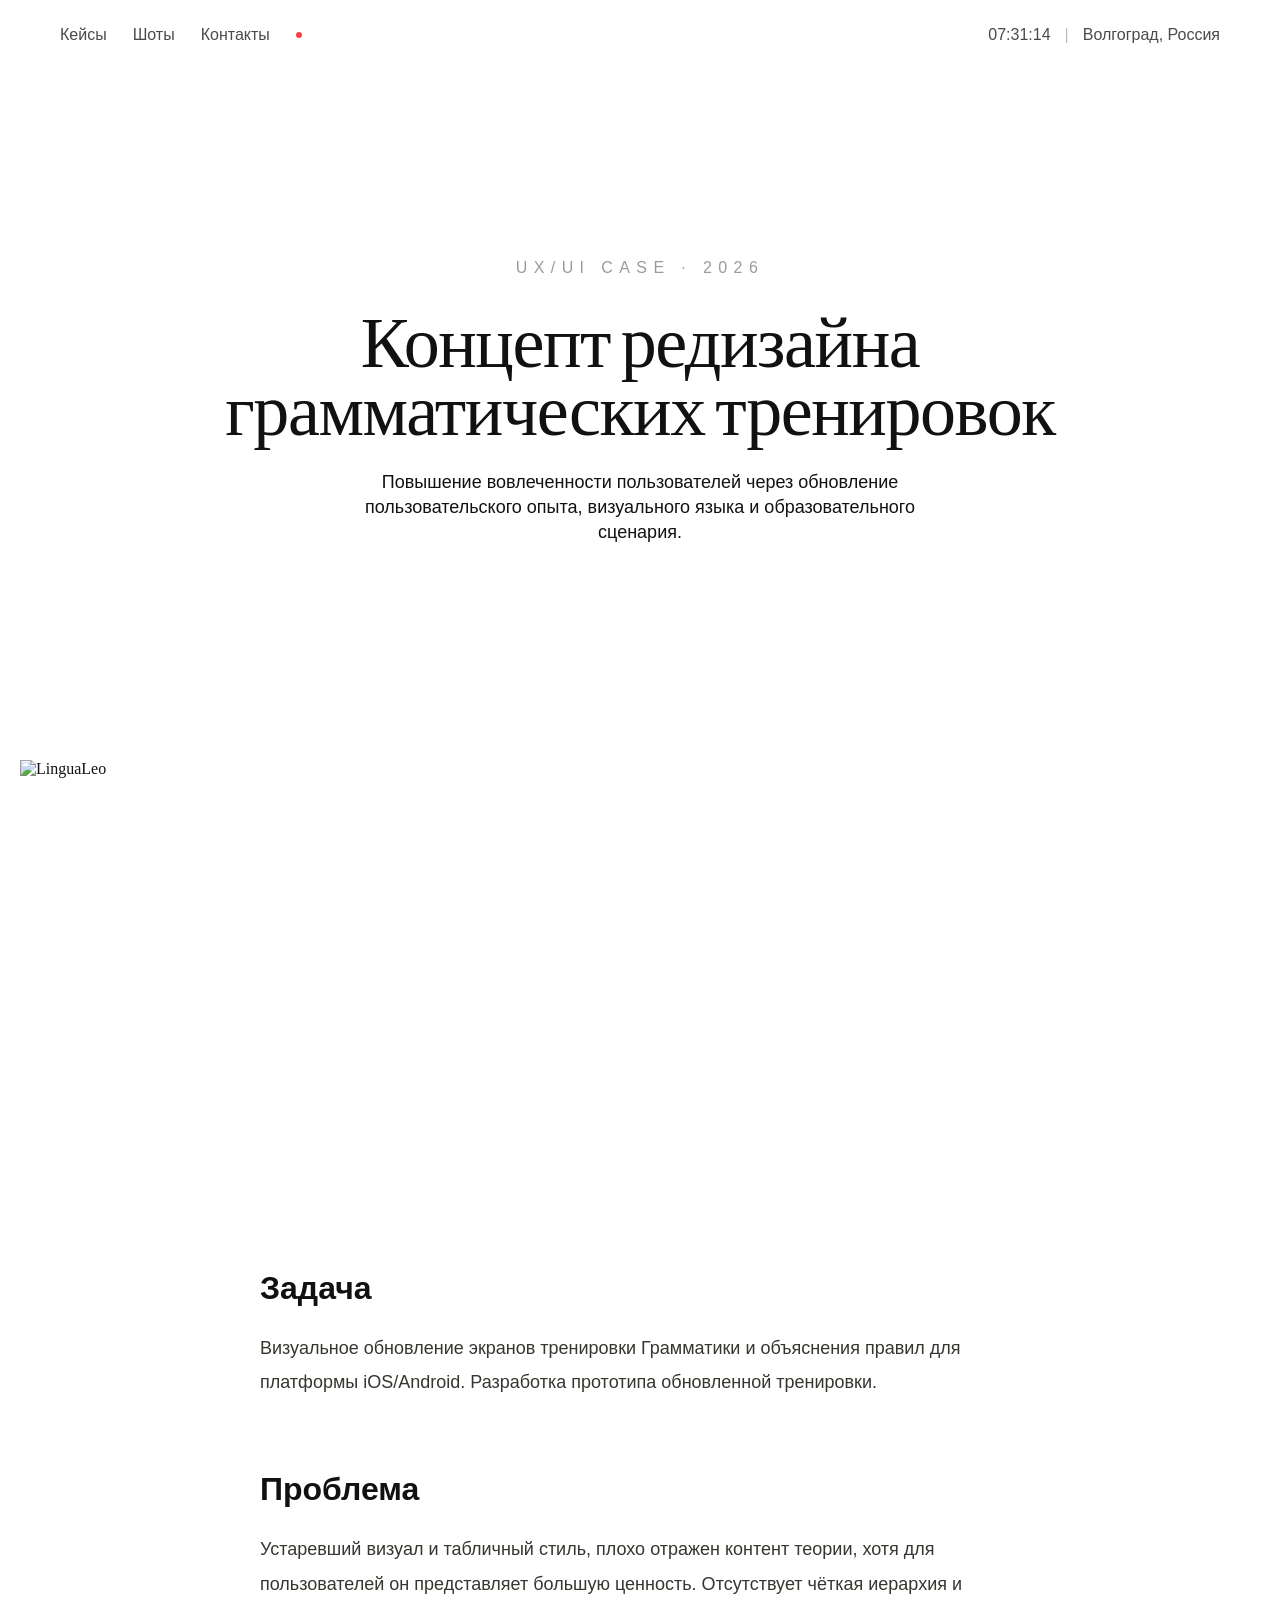
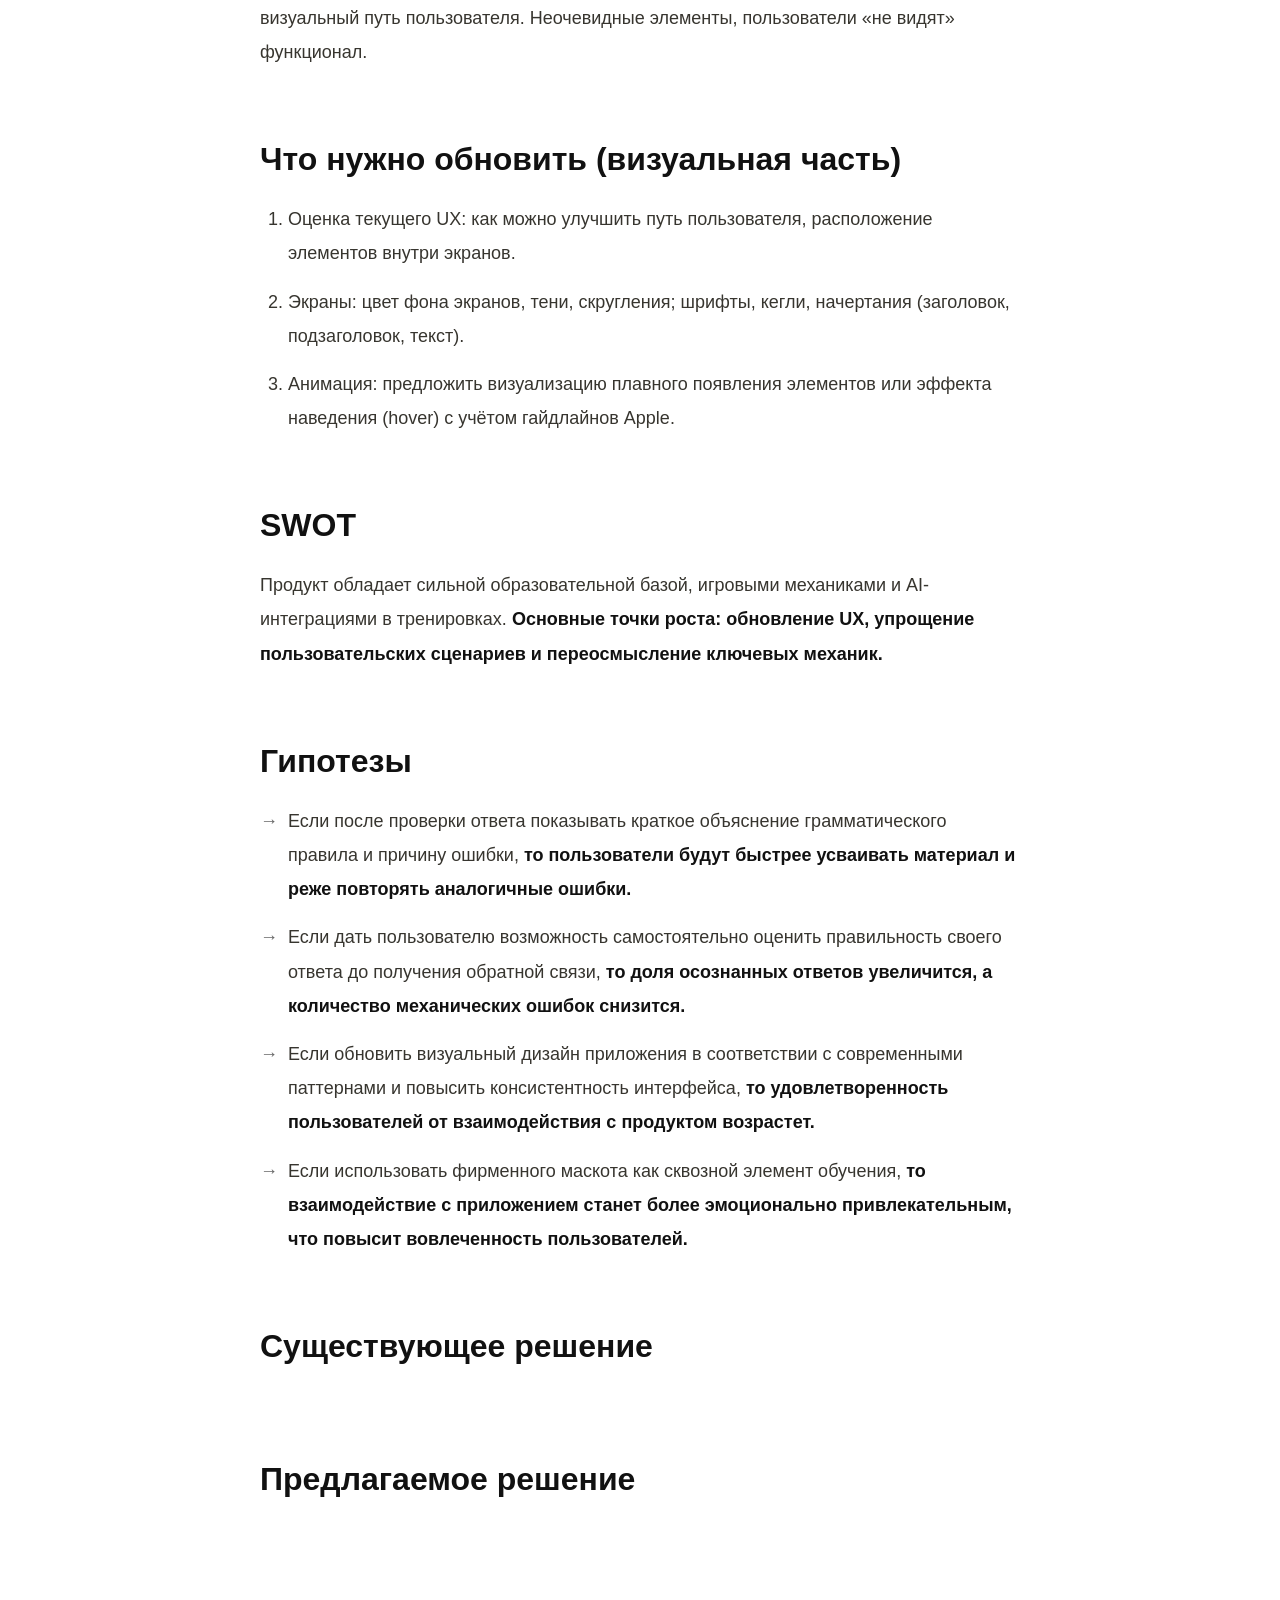
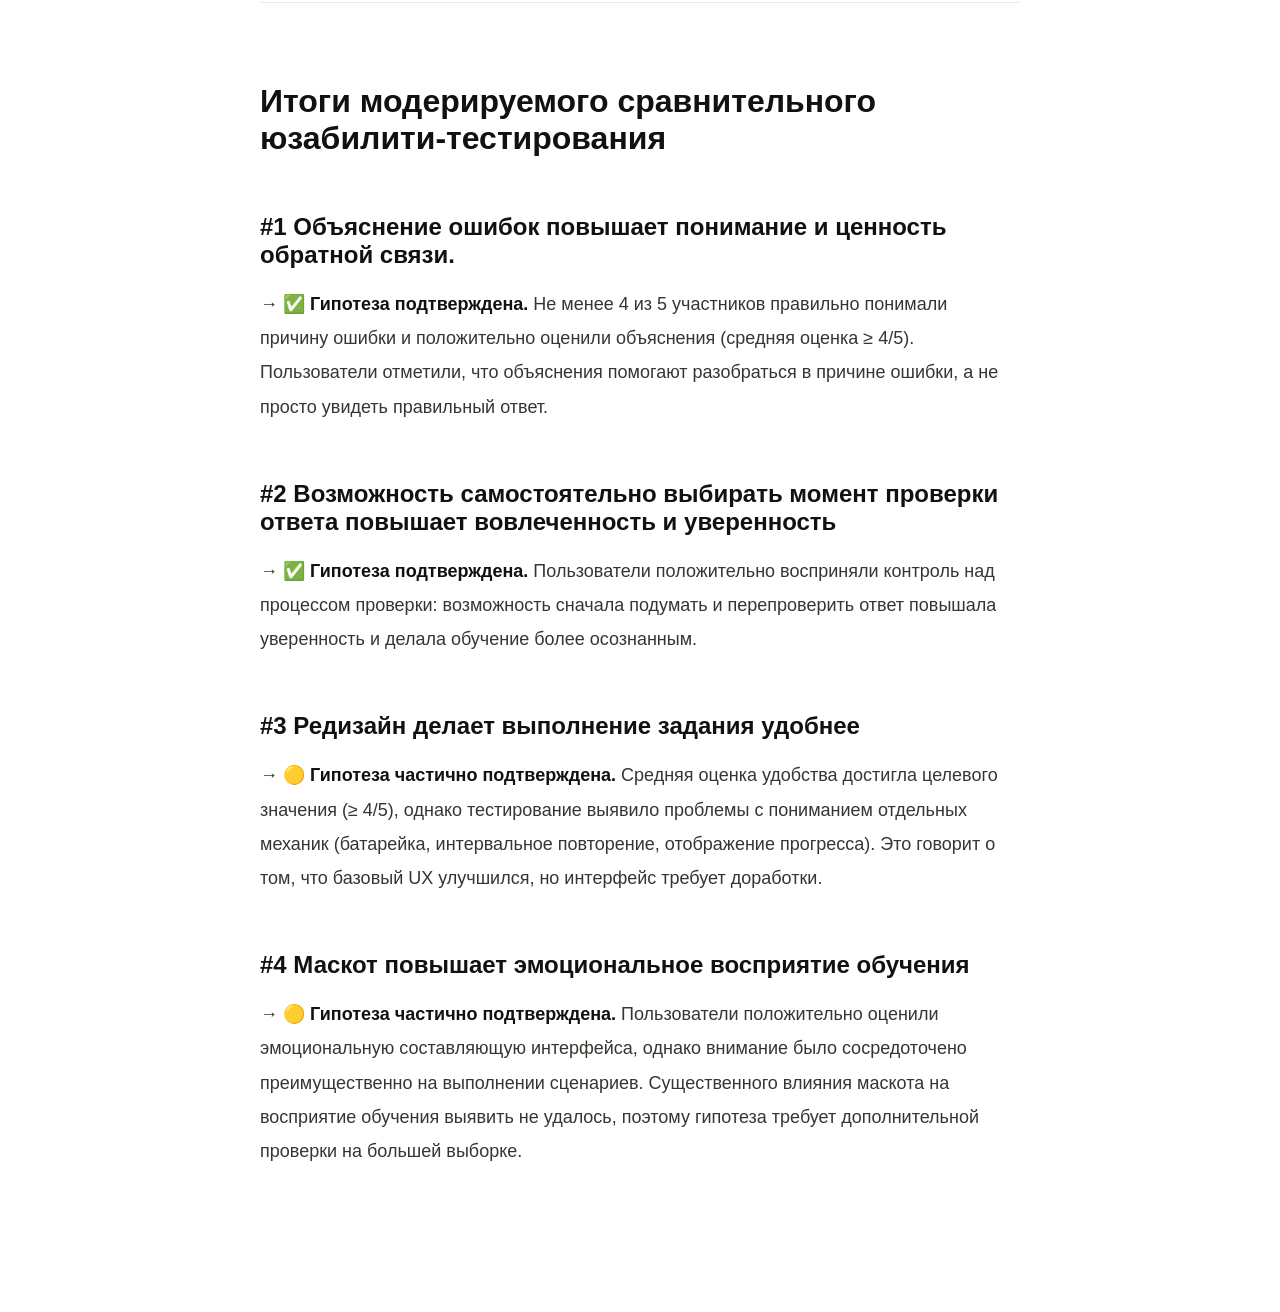
==== commit 67b778ef: "Autoplay muted film with single bottom-right sound control" ====
--- a/ling.html
+++ b/ling.html
@@ -5,7 +5,7 @@
     <meta name="viewport" content="width=device-width, initial-scale=1.0" />
     <meta http-equiv="X-UA-Compatible" content="ie=edge" />
     <title>Lingualeo</title>
-    <link rel="stylesheet" href="styles.css?v=20261111-player" />
+    <link rel="stylesheet" href="styles.css?v=20261111-sound-corner" />
     <link rel="stylesheet" href="ling.css" />
     <link rel="preconnect" href="https://fonts.googleapis.com" />
     <link rel="preconnect" href="https://fonts.gstatic.com" crossorigin />
--- a/styles.css
+++ b/styles.css
@@ -635,48 +635,29 @@
   object-fit: contain;
 }
 
-/* Quiet, keyboard-accessible film controls, without a browser gradient. */
-.video-controls:not([hidden]) {
+
+/* One quiet sound control, kept clear of the film content. */
+.video-sound:not([hidden]) {
   position: absolute;
-  left: 20px;
   right: 20px;
   bottom: 20px;
-  display: flex;
-  align-items: center;
-  gap: 12px;
-  padding: 4px 8px;
-  border: 1px solid rgba(255, 255, 255, .7);
-  border-radius: 999px;
-  background: rgba(255, 255, 255, .88);
-  backdrop-filter: blur(12px);
-  color: #333;
-  font: 12px Inter, sans-serif;
-}
-.video-controls button {
+  display: grid;
+  place-items: center;
+  width: 44px;
+  height: 44px;
+  padding: 0;
   appearance: none;
   border: 0;
-  border-radius: 999px;
-  background: transparent;
-  color: inherit;
+  border-radius: 50%;
+  background: rgba(255,255,255,.88);
+  color: #555;
   cursor: pointer;
-  min-height: 44px;
-  padding: 0 10px;
-  font: inherit;
-  white-space: nowrap;
-}
-.video-controls button:hover { background: #e5e5e5; }
-.video-controls button:active { background: #d6d6d6; }
-.video-toggle { min-width: 44px; }
-.video-time { font-variant-numeric: tabular-nums; min-width: 28px; }
-.video-progress {
-  flex: 1;
-  min-width: 0;
-  width: 100%;
-  height: 44px;
-  accent-color: #555;
-  cursor: pointer;
-}
-.video-progress:disabled { cursor: default; opacity: .45; }
+}
+.video-sound:hover { background: #fff; color: #111; }
+.video-sound:active { background: #ddd; }
+.video-sound .sound-on { display: none; }
+.video-sound[aria-pressed="true"] .sound-on { display: block; }
+.video-sound[aria-pressed="true"] .sound-off { display: none; }
 .video-status:not([hidden]) {
   position: absolute;
   top: 16px;
@@ -689,23 +670,5 @@
   font: 14px/1.4 Inter, sans-serif;
 }
 @media (max-width: 768px) {
-  .video-controls:not([hidden]) { left: 10px; right: 10px; bottom: 10px; gap: 4px; padding: 2px 4px; }
-  .video-controls button { padding: 0 8px; }
-}
-
-.video-toggle span {
-  display: block;
-  width: 0;
-  height: 0;
-  margin: auto;
-  border-top: 5px solid transparent;
-  border-bottom: 5px solid transparent;
-  border-left: 8px solid currentColor;
-}
-.video-toggle.is-playing span {
-  width: 8px;
-  height: 10px;
-  border: 0;
-  border-left: 3px solid currentColor;
-  border-right: 3px solid currentColor;
-}
+  .video-sound:not([hidden]) { right: 12px; bottom: 12px; }
+}
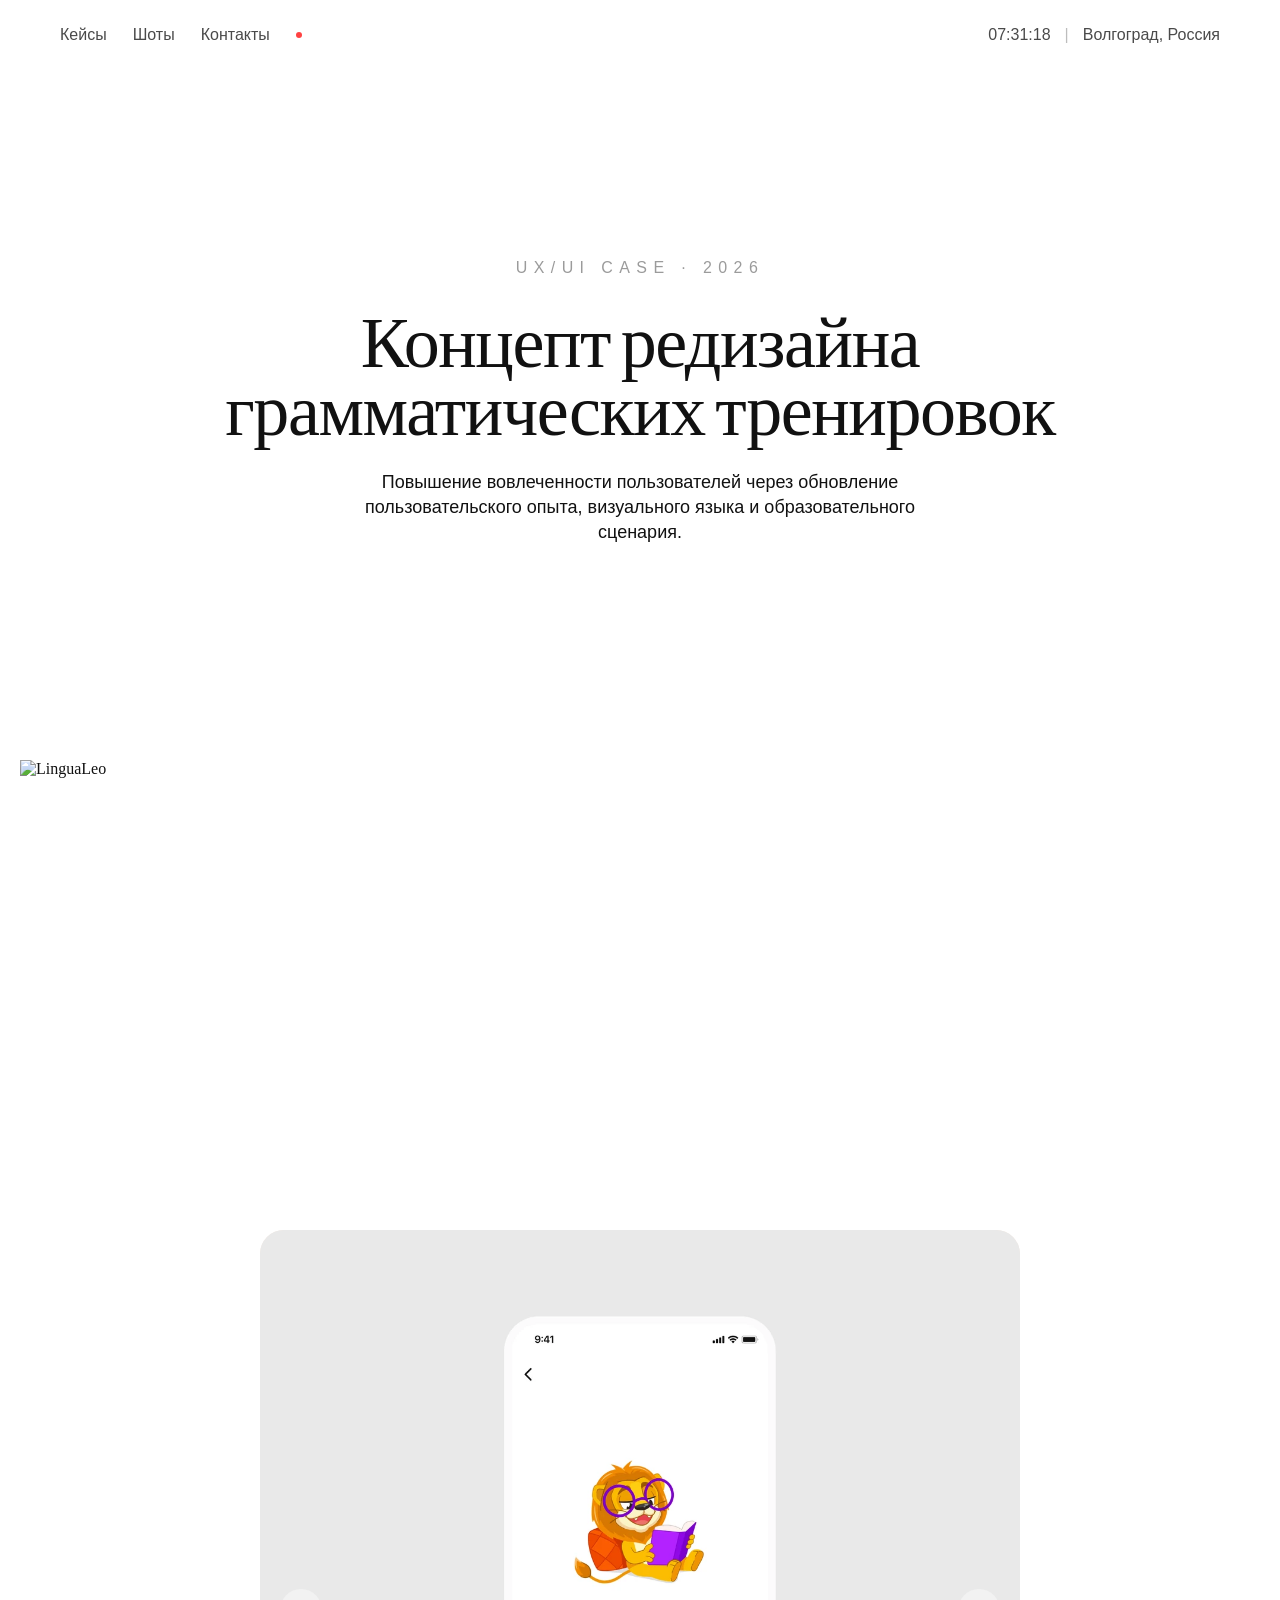
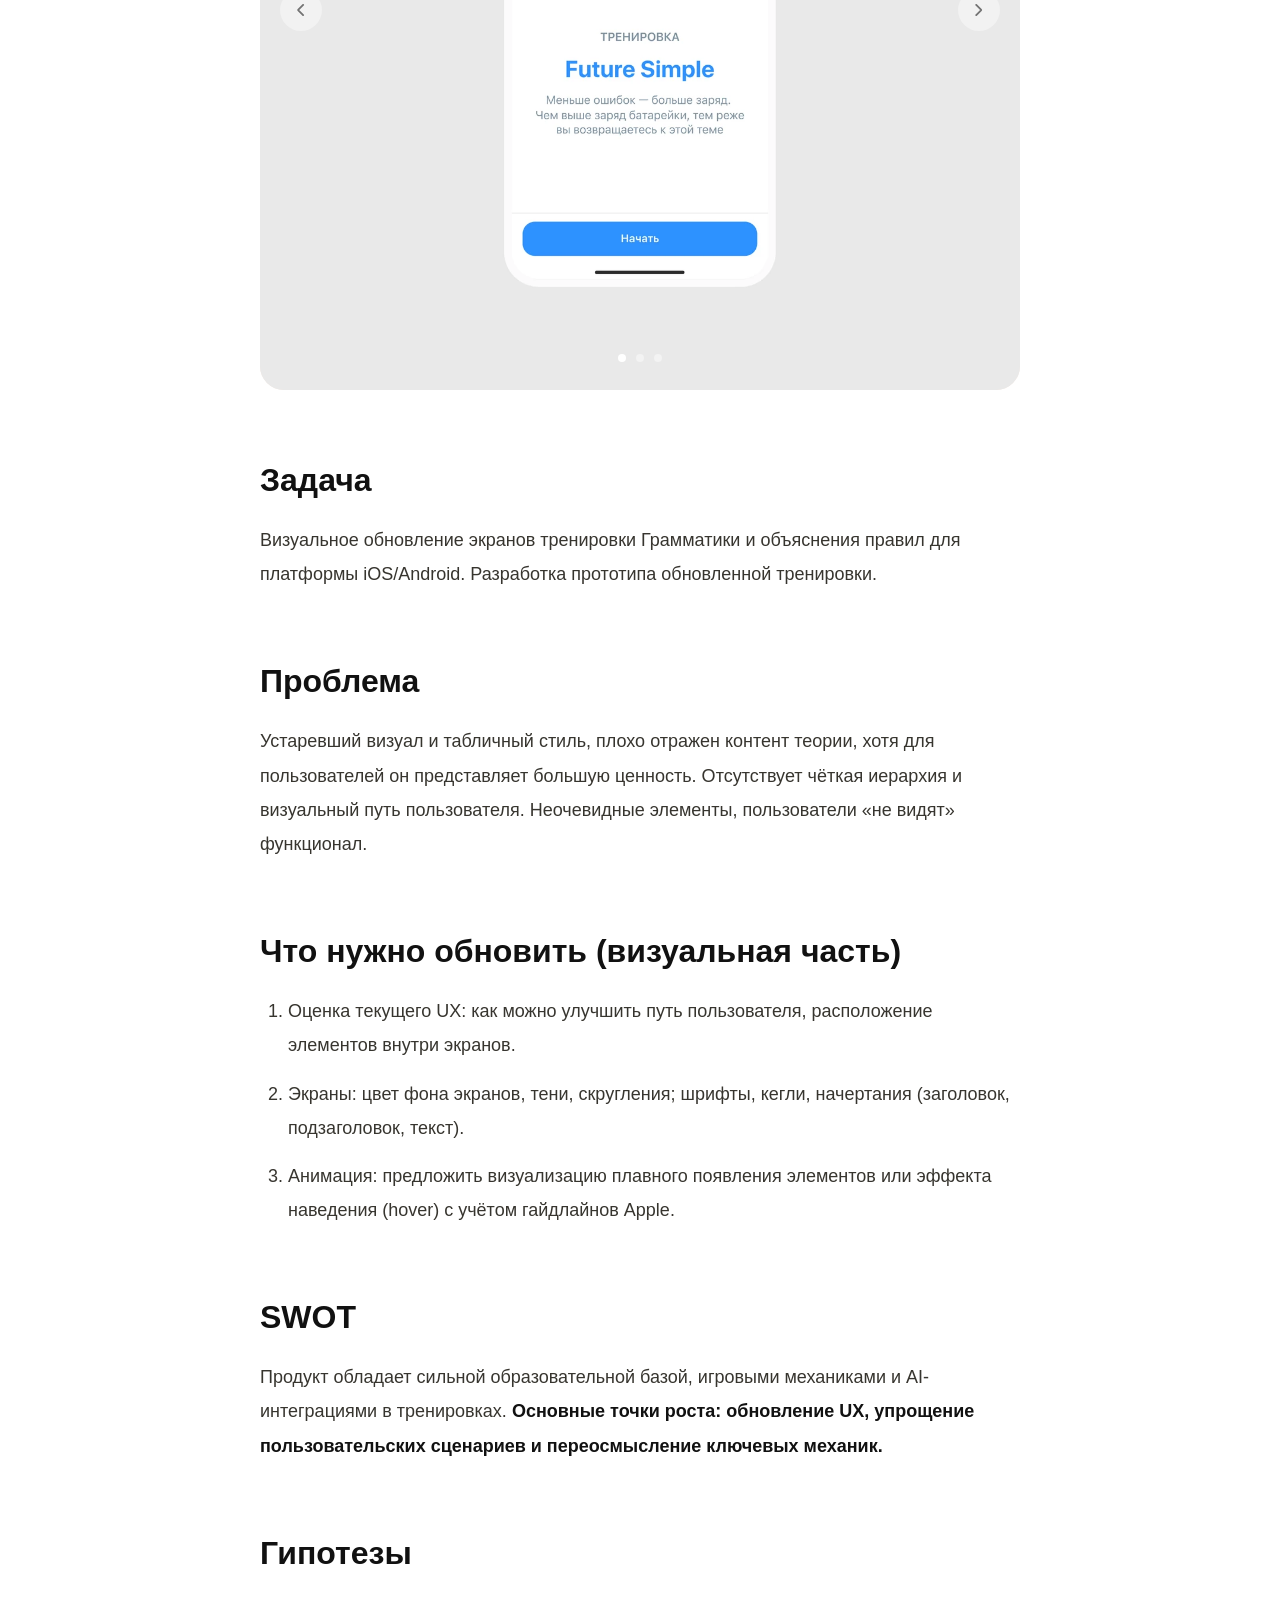
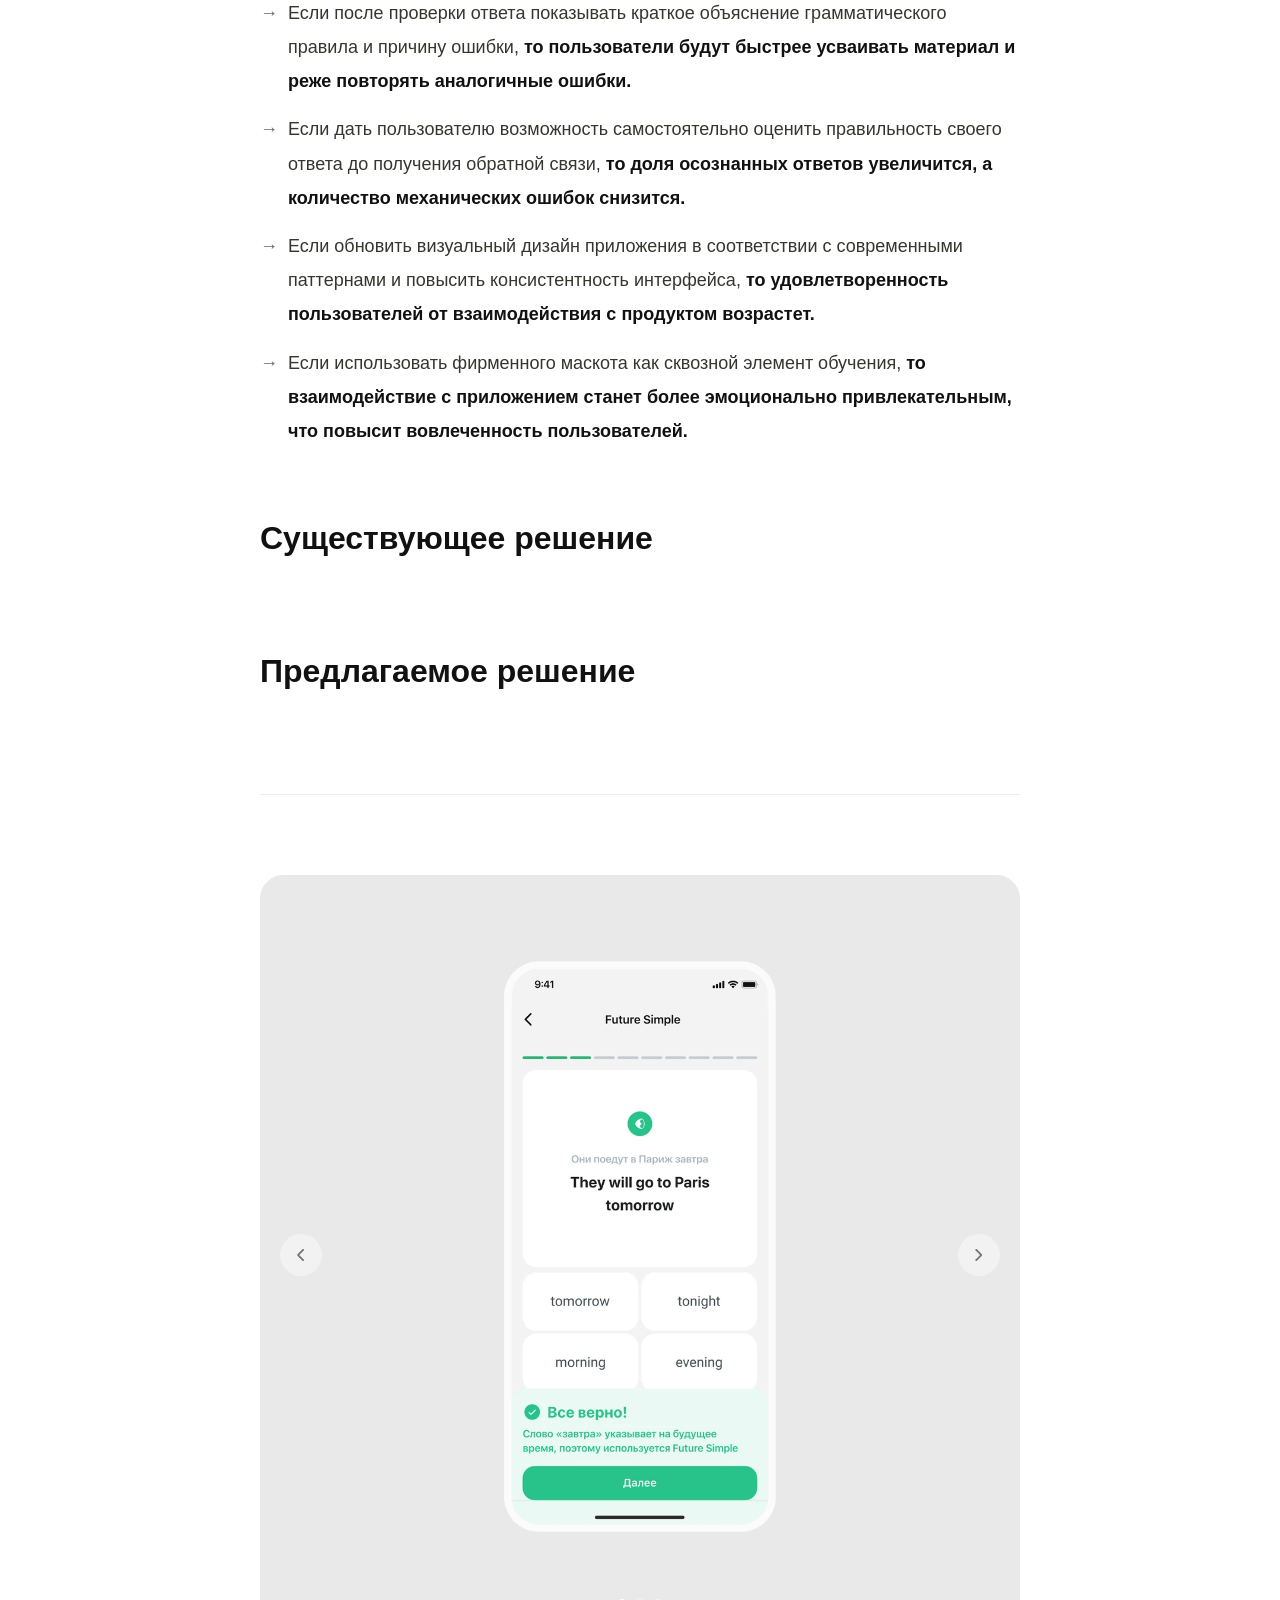
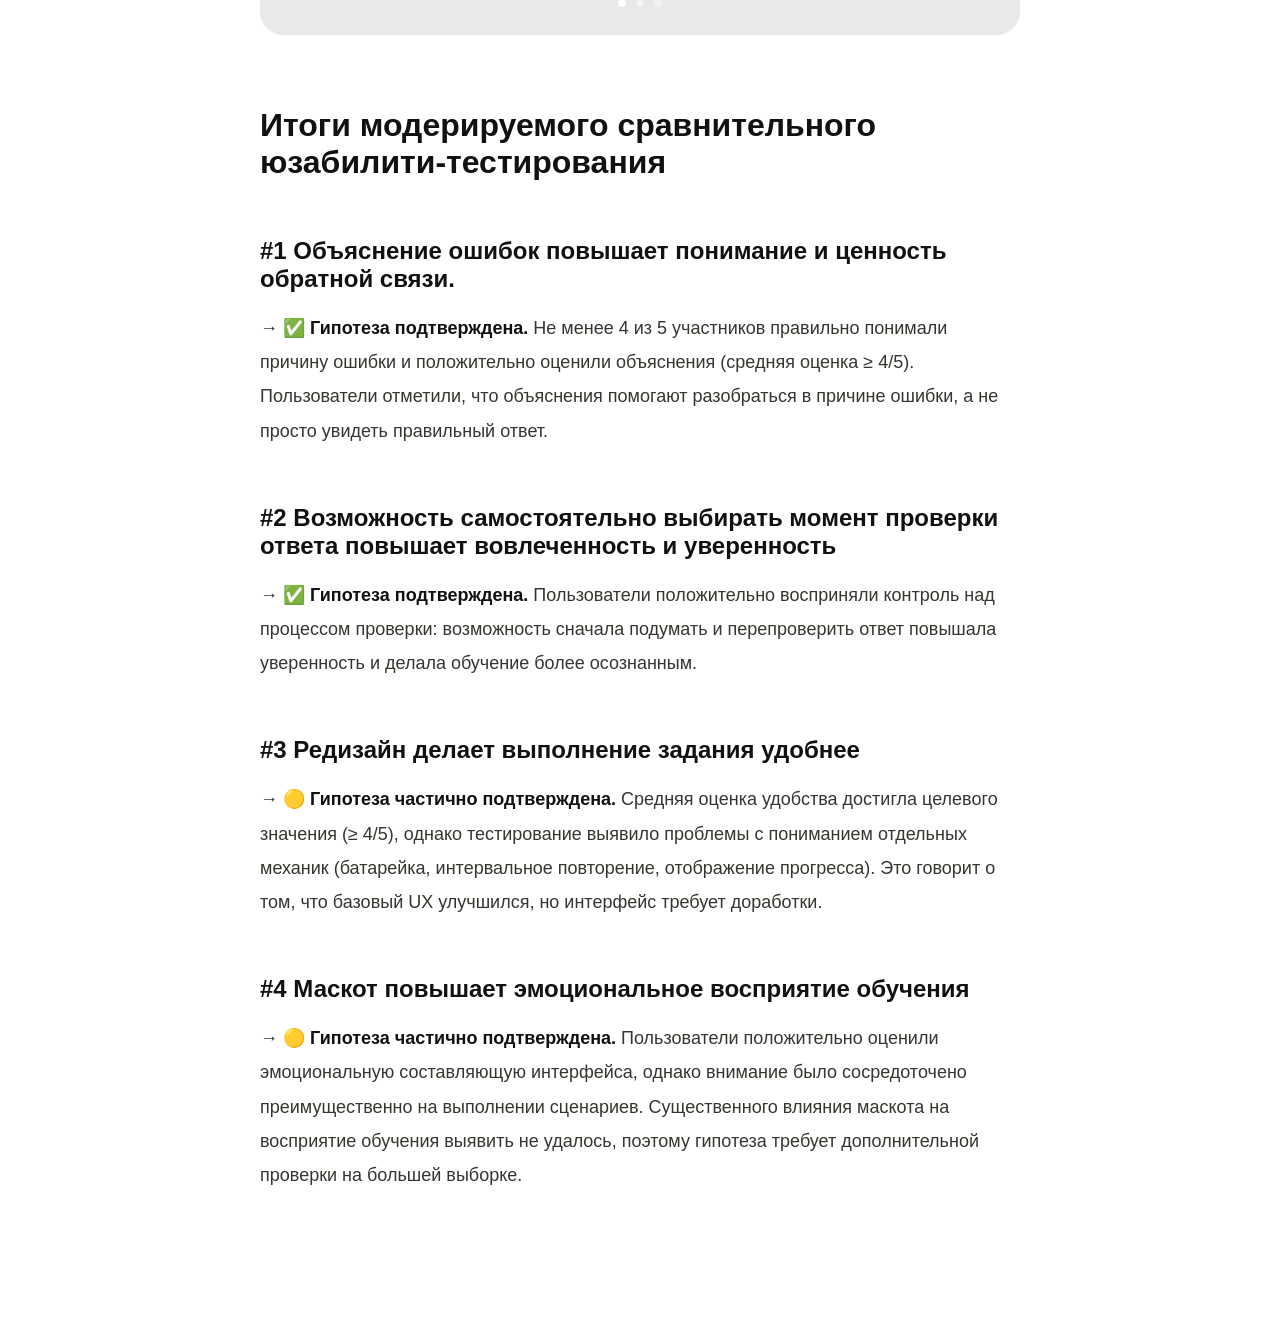
==== commit b72db702: "Split Lingualeo case images into opening and pre-results galleries" ====
--- a/ling.html
+++ b/ling.html
@@ -60,6 +60,21 @@
 
     <section class="case-content">
       <div class="case-container">
+        <div class="slider case-gallery" aria-label="Lingualeo — обзор интерфейса">
+          <div class="slides">
+            <img src="imahes/lingualeo-01.webp" class="slide" loading="lazy" decoding="async" width="1280" height="1280" alt="Lingualeo — экран 1" />
+            <img src="imahes/lingualeo-02.webp" class="slide" loading="lazy" decoding="async" width="1280" height="1280" alt="Lingualeo — экран 2" />
+            <img src="imahes/lingualeo-03.webp" class="slide" loading="lazy" decoding="async" width="1280" height="1280" alt="Lingualeo — экран 3" />
+          </div>
+          <button type="button" class="slider__btn slider__btn--prev"><img src="imahes/arrow-left.svg" alt="Предыдущий" /></button>
+          <button type="button" class="slider__btn slider__btn--next"><img src="imahes/arrow-right.svg" alt="Следующий" /></button>
+          <div class="slider__dots">
+            <button type="button" class="dot active"></button>
+            <button type="button" class="dot"></button>
+            <button type="button" class="dot"></button>
+          </div>
+        </div>
+
         <h3>Задача</h3>
 
         <p>
@@ -156,6 +171,21 @@
         <img src="images/new-ui.webp" alt="" />
 
         <hr />
+
+        <div class="slider case-gallery" aria-label="Lingualeo — детали решения">
+          <div class="slides">
+            <img src="imahes/lingualeo-04.webp" class="slide" loading="lazy" decoding="async" width="1280" height="1280" alt="Lingualeo — экран 4" />
+            <img src="imahes/lingualeo-05.webp" class="slide" loading="lazy" decoding="async" width="1280" height="1280" alt="Lingualeo — экран 5" />
+            <img src="imahes/lingualeo-06.webp" class="slide" loading="lazy" decoding="async" width="1280" height="1280" alt="Lingualeo — экран 6" />
+          </div>
+          <button type="button" class="slider__btn slider__btn--prev"><img src="imahes/arrow-left.svg" alt="Предыдущий" /></button>
+          <button type="button" class="slider__btn slider__btn--next"><img src="imahes/arrow-right.svg" alt="Следующий" /></button>
+          <div class="slider__dots">
+            <button type="button" class="dot active"></button>
+            <button type="button" class="dot"></button>
+            <button type="button" class="dot"></button>
+          </div>
+        </div>
 
         <h3>Итоги модерируемого сравнительного юзабилити-тестирования</h3>
 
--- a/styles.css
+++ b/styles.css
@@ -672,3 +672,86 @@
 @media (max-width: 768px) {
   .video-sound:not([hidden]) { right: 12px; bottom: 12px; }
 }
+
+.case-trigger { color: inherit; text-decoration: none; cursor: pointer; }
+.case-trigger:hover { opacity: .6; }
+.case-trigger:active { opacity: .4; }
+html.case-open { overflow: hidden; scrollbar-gutter: stable; }
+.case-dialog {
+  position: fixed;
+  inset: 0;
+  margin: auto;
+  width: min(900px, calc(100% - 32px));
+  max-width: none;
+  height: min(900px, calc(100dvh - 80px));
+  max-height: none;
+  padding: 0 50px;
+  border: 0;
+  background: transparent;
+  color: #111;
+  overflow: visible;
+}
+.case-dialog::backdrop { background: rgba(17,17,17,.5); backdrop-filter: blur(4px); }
+.case-dialog__card {
+  width: 100%;
+  height: 100%;
+  overflow-y: auto;
+  overscroll-behavior: contain;
+  scrollbar-gutter: stable;
+  background: #fff;
+  border-radius: 24px;
+  padding: 56px 48px;
+  font-family: Inter, sans-serif;
+}
+.case-dialog__close {
+  position: absolute;
+  right: 0;
+  top: 0;
+  display: grid;
+  place-items: center;
+  width: 40px;
+  height: 40px;
+  border: 0;
+  border-radius: 50%;
+  background: #fff;
+  color: #333;
+  cursor: pointer;
+}
+.case-dialog__close:hover { background: #e9e9e9; }
+.case-dialog__close:active { background: #ddd; }
+.case-dialog__heading h2 { font: 400 64px/1 "Instrument Serif", serif; margin-bottom: 24px; }
+.case-dialog__heading > p:last-child { font-size: 20px; line-height: 1.5; }
+.case-dialog__body { margin-top: 40px; }
+.case-dialog .case-container { width: 100%; }
+.case-dialog .case-container h3 { margin-top: 40px; font-size: 26px; }
+.case-dialog .case-container h4 { font-size: 20px; }
+.case-dialog .case-container p, .case-dialog .case-container li { font-size: 16px; line-height: 1.7; }
+.case-dialog__retry { margin-top: 16px; padding: 12px 20px; border: 0; border-radius: 24px; background: #eee; color: #111; font: inherit; cursor: pointer; }
+.case-dialog__retry:hover { background: #ddd; }
+@media (max-width: 600px) {
+  .case-dialog { width: calc(100% - 24px); height: calc(100dvh - 32px); padding: 52px 0 0; }
+  .case-dialog__card { padding: 32px 24px; border-radius: 20px; }
+  .case-dialog__heading h2 { font-size: 48px; }
+  .case-dialog__heading > p:last-child { font-size: 18px; }
+}
+
+/* Both case galleries share controls and keep their square media frame. */
+.case-container .case-gallery {
+  width: 100%;
+  max-width: 100%;
+  height: auto;
+  aspect-ratio: 1;
+  margin: 32px 0 40px;
+}
+.case-container .case-gallery .slides { position: absolute; inset: 0; height: 100%; }
+.case-container .case-gallery .slide {
+  height: 100%;
+  margin: 0;
+  border-radius: 0;
+}
+.case-container .case-gallery .slider__btn img {
+  width: 12px;
+  height: 12px;
+  margin: 0 auto;
+  border-radius: 0;
+}
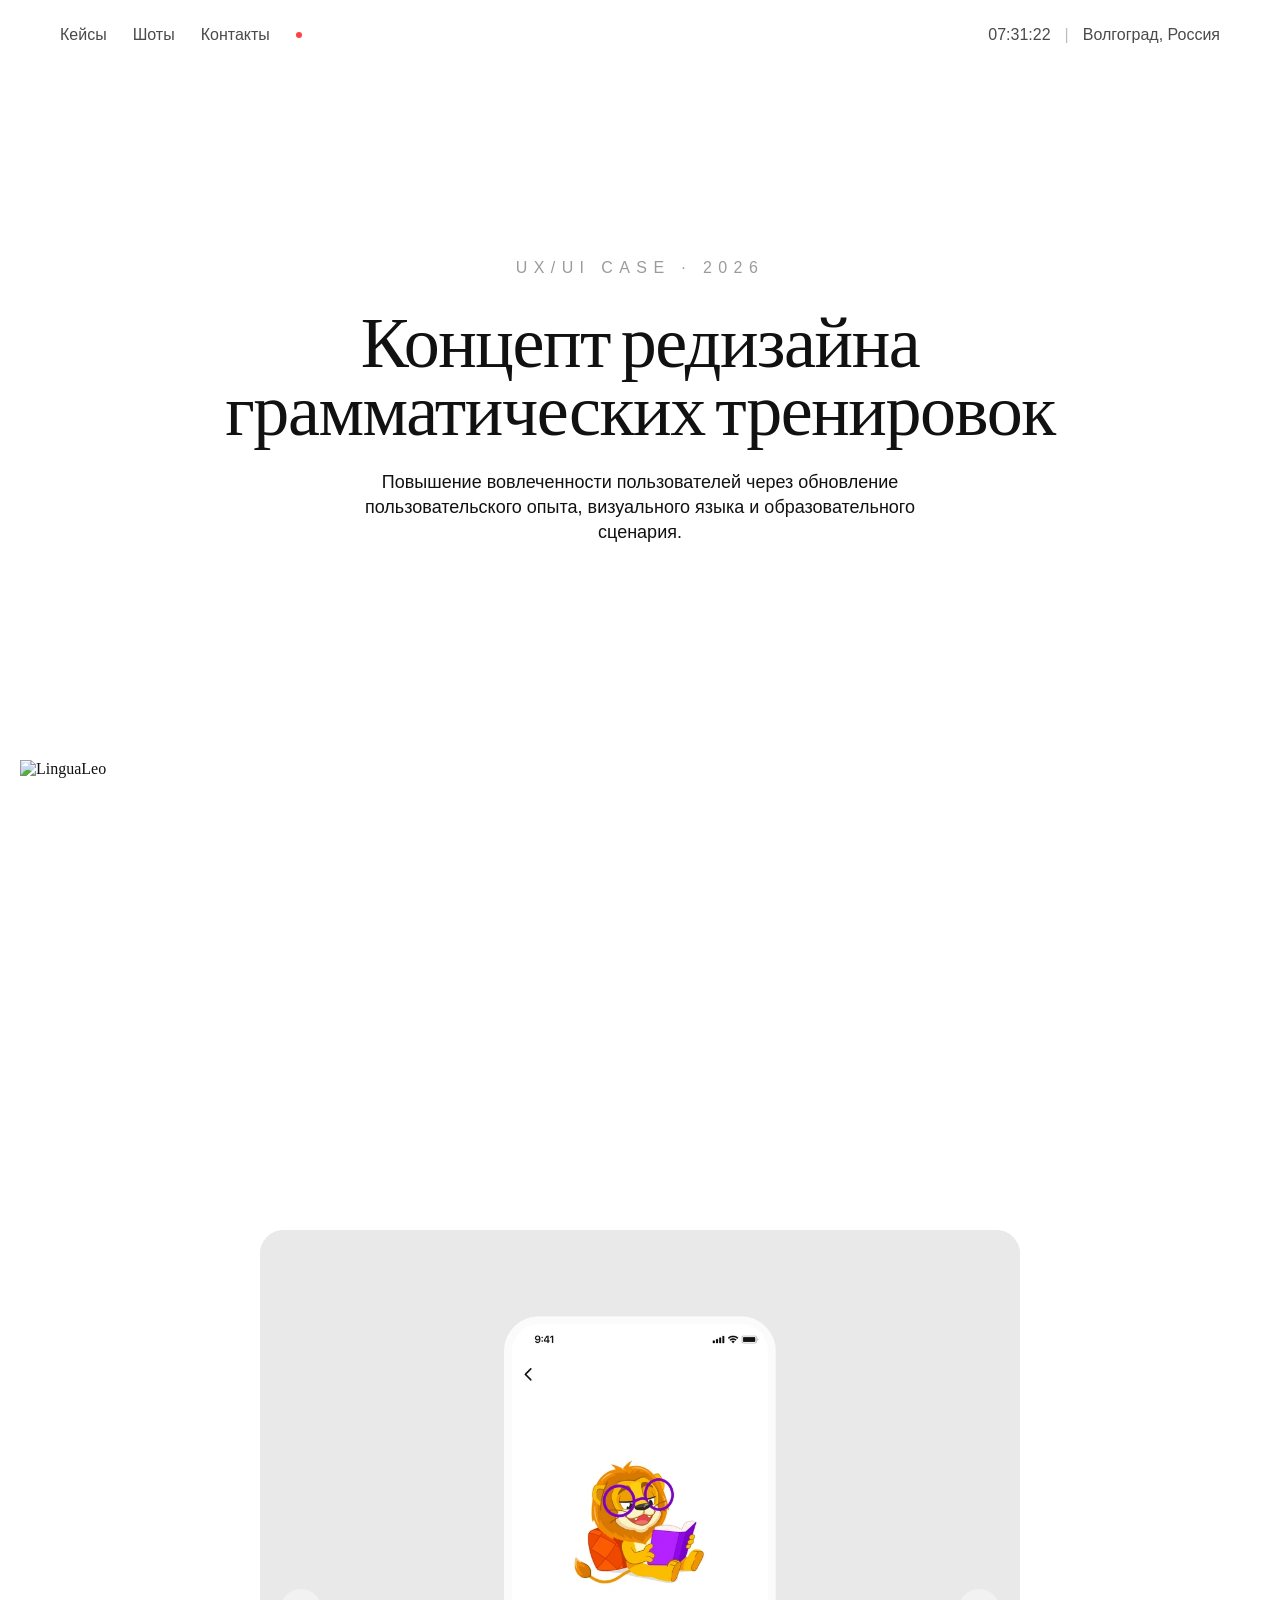
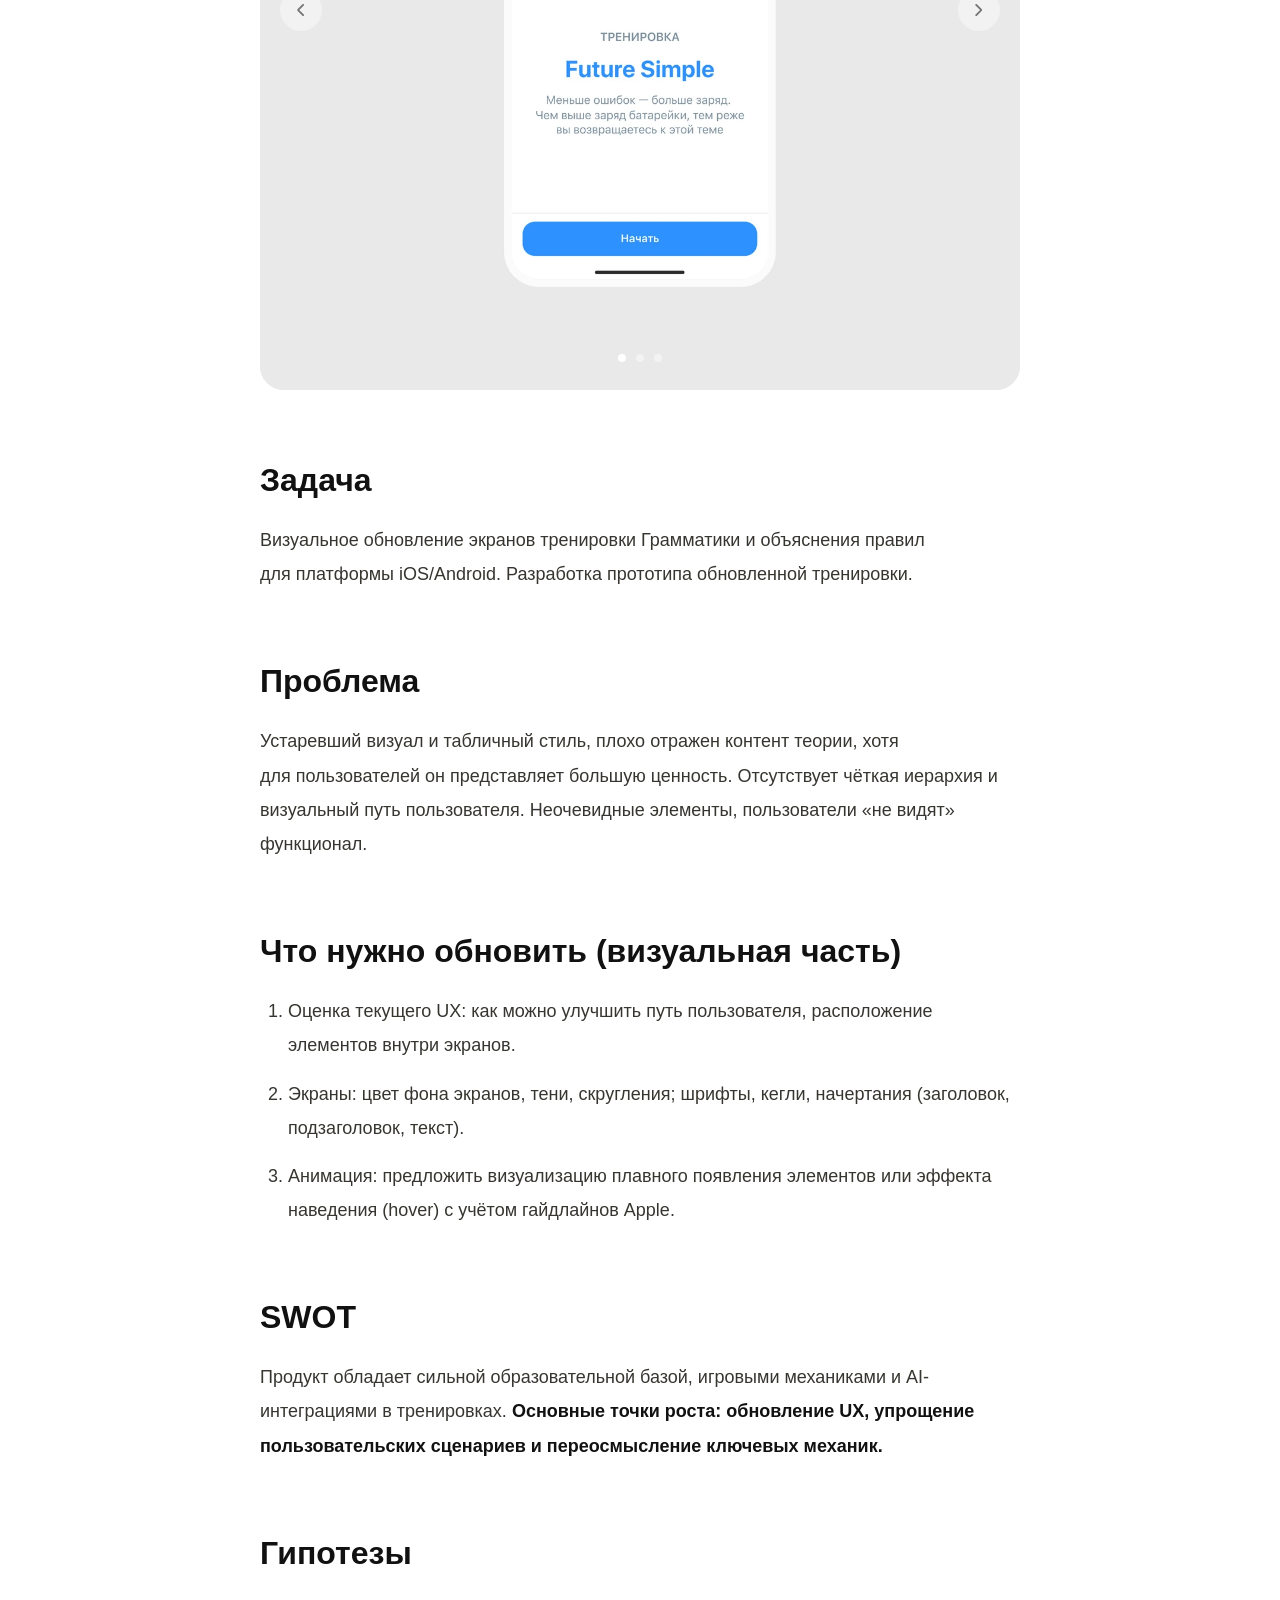
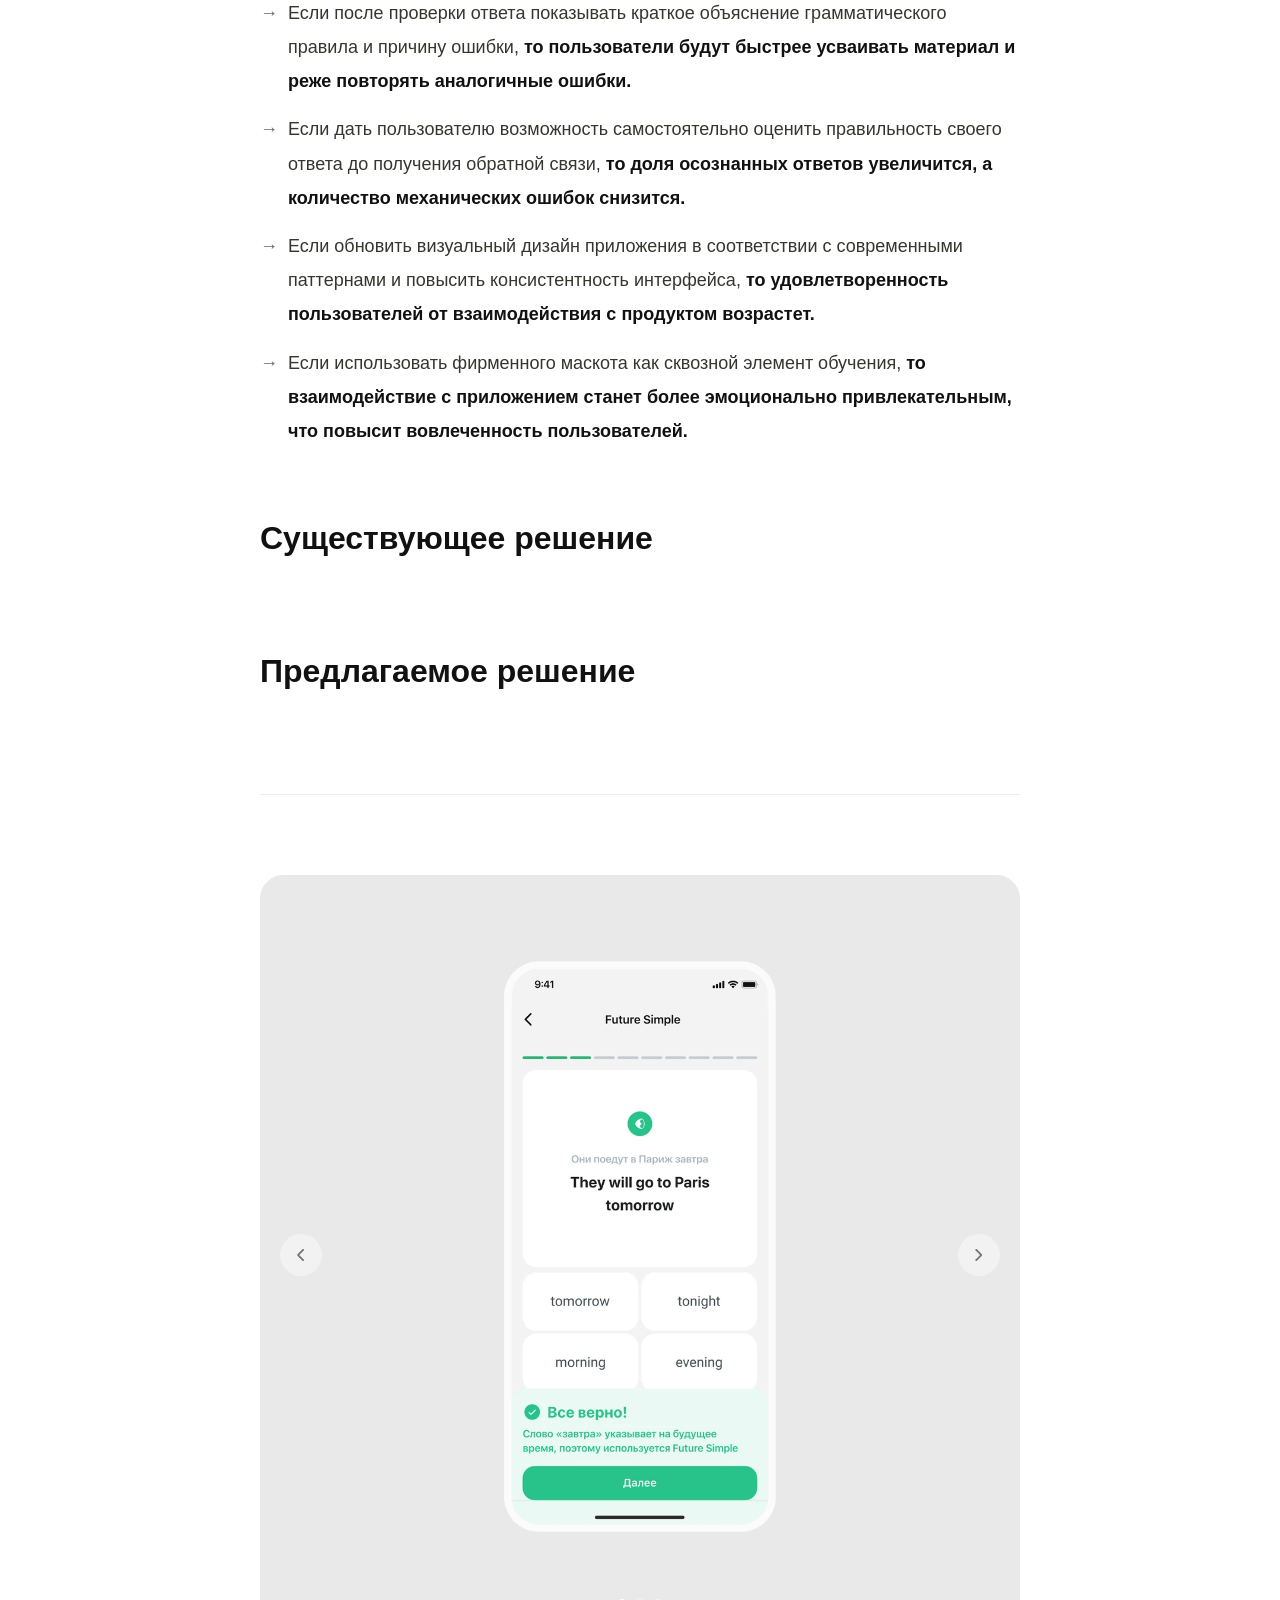
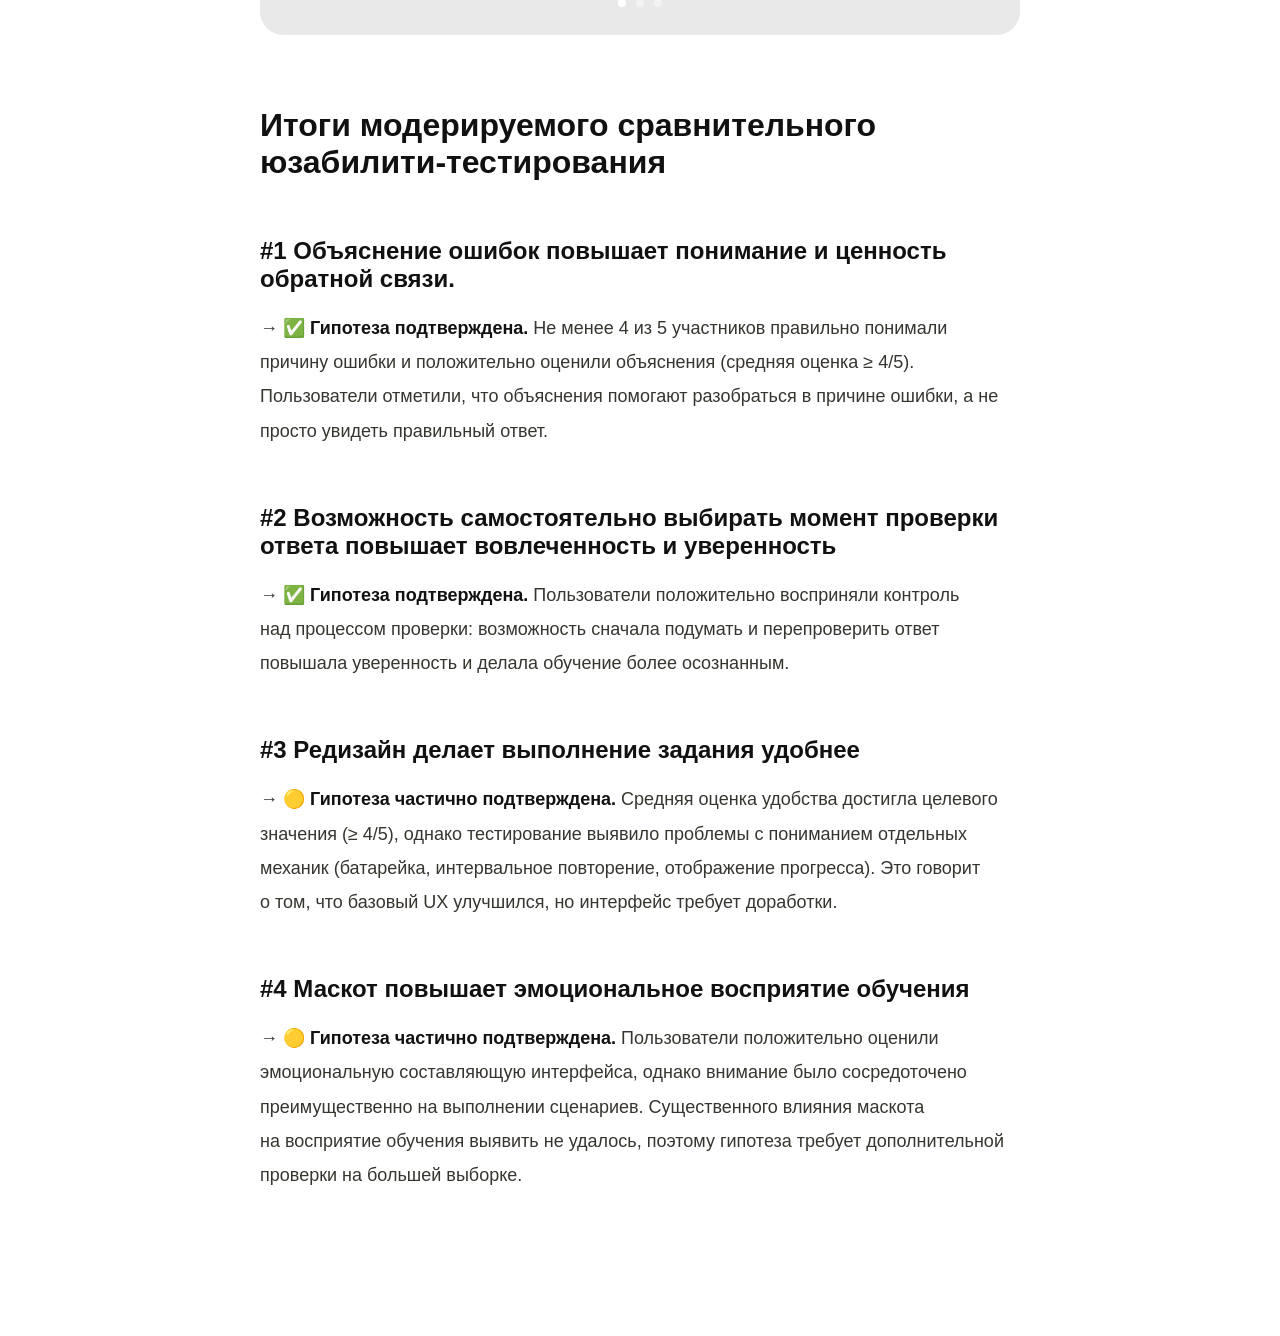
==== commit e878ffbb: "Remove scrollbar arrows, bind prepositions and refresh case galleries" ====
--- a/ling.html
+++ b/ling.html
@@ -43,7 +43,7 @@
         </h1>
 
         <p class="hero__link">
-          Повышение вовлеченности пользователей через обновление
+          Повышение вовлеченности пользователей через обновление
           пользовательского опыта, визуального языка и образовательного
           сценария.
         </p>
@@ -79,7 +79,7 @@
 
         <p>
           Визуальное обновление экранов тренировки Грамматики и объяснения
-          правил для платформы iOS/Android. Разработка прототипа обновленной
+          правил для платформы iOS/Android. Разработка прототипа обновленной
           тренировки.
         </p>
 
@@ -87,7 +87,7 @@
 
         <p>
           Устаревший визуал и табличный стиль, плохо отражен контент теории,
-          хотя для пользователей он представляет большую ценность. Отсутствует
+          хотя для пользователей он представляет большую ценность. Отсутствует
           чёткая иерархия и визуальный путь пользователя. Неочевидные элементы,
           пользователи «не видят» функционал.
         </p>
@@ -107,7 +107,7 @@
 
           <li>
             Анимация: предложить визуализацию плавного появления элементов или
-            эффекта наведения (hover) с учётом гайдлайнов Apple.
+            эффекта наведения (hover) с учётом гайдлайнов Apple.
           </li>
         </ol>
 
@@ -115,7 +115,7 @@
 
         <p>
           Продукт обладает сильной образовательной базой, игровыми механиками и
-          AI-интеграциями в тренировках.
+          AI-интеграциями в тренировках.
 
           <strong>
             Основные точки роста: обновление UX, упрощение пользовательских
@@ -137,7 +137,7 @@
 
           <li>
             Если дать пользователю возможность самостоятельно оценить
-            правильность своего ответа до получения обратной связи,
+            правильность своего ответа до получения обратной связи,
             <strong>
               то доля осознанных ответов увеличится, а количество механических
               ошибок снизится.
@@ -145,10 +145,9 @@
           </li>
 
           <li>
-            Если обновить визуальный дизайн приложения в соответствии с
-            современными паттернами и повысить консистентность интерфейса,
-            <strong>
-              то удовлетворенность пользователей от взаимодействия с продуктом
+            Если обновить визуальный дизайн приложения в соответствии с современными паттернами и повысить консистентность интерфейса,
+            <strong>
+              то удовлетворенность пользователей от взаимодействия с продуктом
               возрастет.
             </strong>
           </li>
@@ -156,7 +155,7 @@
           <li>
             Если использовать фирменного маскота как сквозной элемент обучения,
             <strong>
-              то взаимодействие с приложением станет более эмоционально
+              то взаимодействие с приложением станет более эмоционально
               привлекательным, что повысит вовлеченность пользователей.
             </strong>
           </li>
@@ -195,9 +194,9 @@
 
         <p>
           → ✅ <strong>Гипотеза подтверждена.</strong>
-          Не менее 4 из 5 участников правильно понимали причину ошибки и
+          Не менее 4 из 5 участников правильно понимали причину ошибки и
           положительно оценили объяснения (средняя оценка ≥ 4/5). Пользователи
-          отметили, что объяснения помогают разобраться в причине ошибки, а не
+          отметили, что объяснения помогают разобраться в причине ошибки, а не
           просто увидеть правильный ответ.
         </p>
 
@@ -208,7 +207,7 @@
 
         <p>
           → ✅ <strong>Гипотеза подтверждена.</strong>
-          Пользователи положительно восприняли контроль над процессом проверки:
+          Пользователи положительно восприняли контроль над процессом проверки:
           возможность сначала подумать и перепроверить ответ повышала
           уверенность и делала обучение более осознанным.
         </p>
@@ -218,9 +217,9 @@
         <p>
           → 🟡 <strong>Гипотеза частично подтверждена.</strong>
           Средняя оценка удобства достигла целевого значения (≥ 4/5), однако
-          тестирование выявило проблемы с пониманием отдельных механик
+          тестирование выявило проблемы с пониманием отдельных механик
           (батарейка, интервальное повторение, отображение прогресса). Это
-          говорит о том, что базовый UX улучшился, но интерфейс требует
+          говорит о том, что базовый UX улучшился, но интерфейс требует
           доработки.
         </p>
 
@@ -229,10 +228,9 @@
         <p>
           → 🟡 <strong>Гипотеза частично подтверждена.</strong>
           Пользователи положительно оценили эмоциональную составляющую
-          интерфейса, однако внимание было сосредоточено преимущественно на
-          выполнении сценариев. Существенного влияния маскота на восприятие
+          интерфейса, однако внимание было сосредоточено преимущественно на выполнении сценариев. Существенного влияния маскота на восприятие
           обучения выявить не удалось, поэтому гипотеза требует дополнительной
-          проверки на большей выборке.
+          проверки на большей выборке.
         </p>
       </div>
     </section>
--- a/styles.css
+++ b/styles.css
@@ -695,13 +695,42 @@
 .case-dialog__card {
   width: 100%;
   height: 100%;
+  overflow: hidden;
+  background: #fff;
+  border-radius: 24px;
+  padding: 12px 8px;
+  font-family: Inter, sans-serif;
+}
+.case-dialog__scroll {
+  height: 100%;
   overflow-y: auto;
+  overflow-x: hidden;
   overscroll-behavior: contain;
   scrollbar-gutter: stable;
-  background: #fff;
-  border-radius: 24px;
-  padding: 56px 48px;
-  font-family: Inter, sans-serif;
+  scrollbar-width: thin;
+  scrollbar-color: #c7c7c7 transparent;
+  padding: 44px 40px;
+}
+.case-dialog__scroll:focus-visible { outline-offset: -2px; border-radius: 12px; }
+.case-dialog__scroll::-webkit-scrollbar { width: 6px; }
+.case-dialog__scroll::-webkit-scrollbar-track { background: transparent; }
+.case-dialog__scroll::-webkit-scrollbar-thumb { background: #c7c7c7; border-radius: 999px; }
+.case-dialog__scroll::-webkit-scrollbar-thumb:hover { background: #aaa; }
+.case-dialog__scroll::-webkit-scrollbar-thumb:active { background: #888; }
+.case-dialog__scroll::-webkit-scrollbar-button,
+.case-dialog__scroll::-webkit-scrollbar-button:single-button,
+.case-dialog__scroll::-webkit-scrollbar-button:vertical:decrement,
+.case-dialog__scroll::-webkit-scrollbar-button:vertical:increment {
+  display: none;
+  width: 0;
+  height: 0;
+  background: transparent;
+}
+@supports selector(::-webkit-scrollbar) {
+  .case-dialog__scroll { scrollbar-width: auto; scrollbar-color: auto; }
+}
+@media (forced-colors: active) {
+  .case-dialog__scroll { scrollbar-color: auto; scrollbar-width: auto; }
 }
 .case-dialog__close {
   position: absolute;
@@ -730,7 +759,8 @@
 .case-dialog__retry:hover { background: #ddd; }
 @media (max-width: 600px) {
   .case-dialog { width: calc(100% - 24px); height: calc(100dvh - 32px); padding: 52px 0 0; }
-  .case-dialog__card { padding: 32px 24px; border-radius: 20px; }
+  .case-dialog__card { padding: 12px 8px; border-radius: 20px; }
+  .case-dialog__scroll { padding: 20px 16px; }
   .case-dialog__heading h2 { font-size: 48px; }
   .case-dialog__heading > p:last-child { font-size: 18px; }
 }
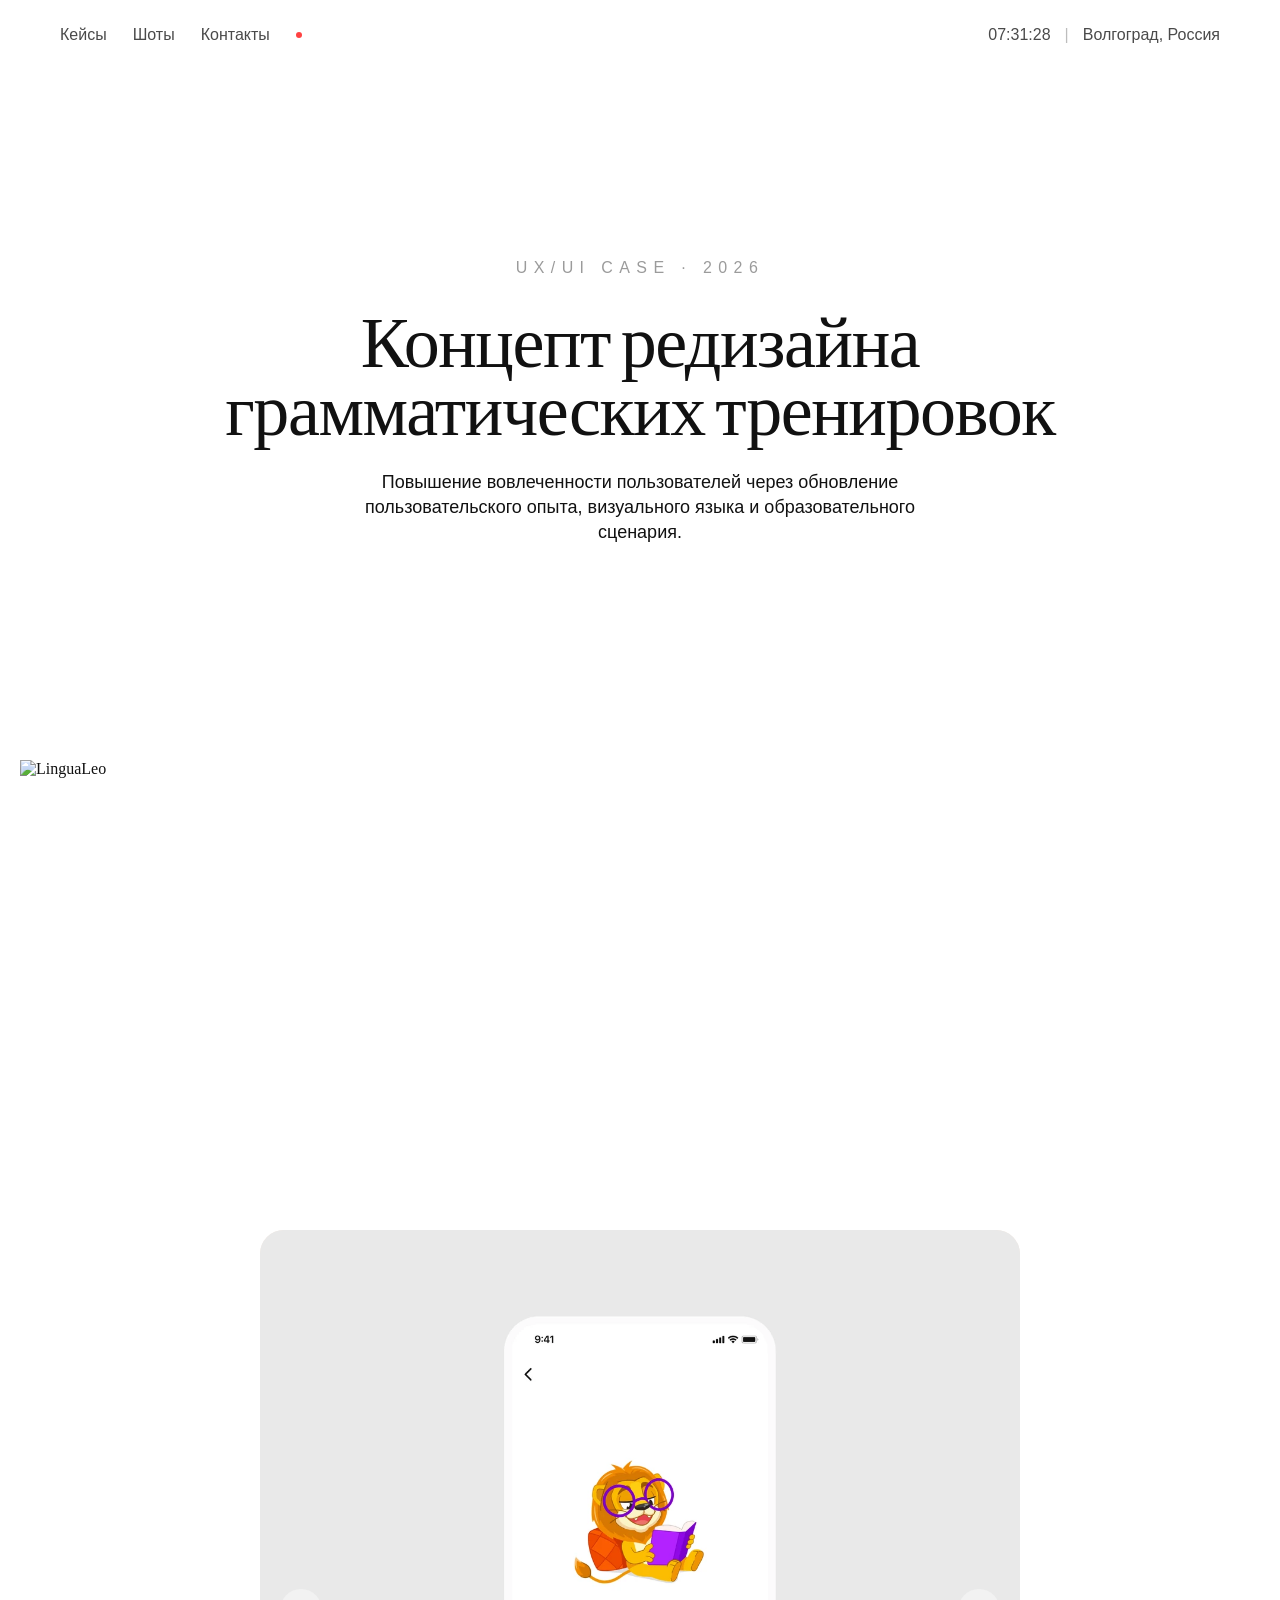
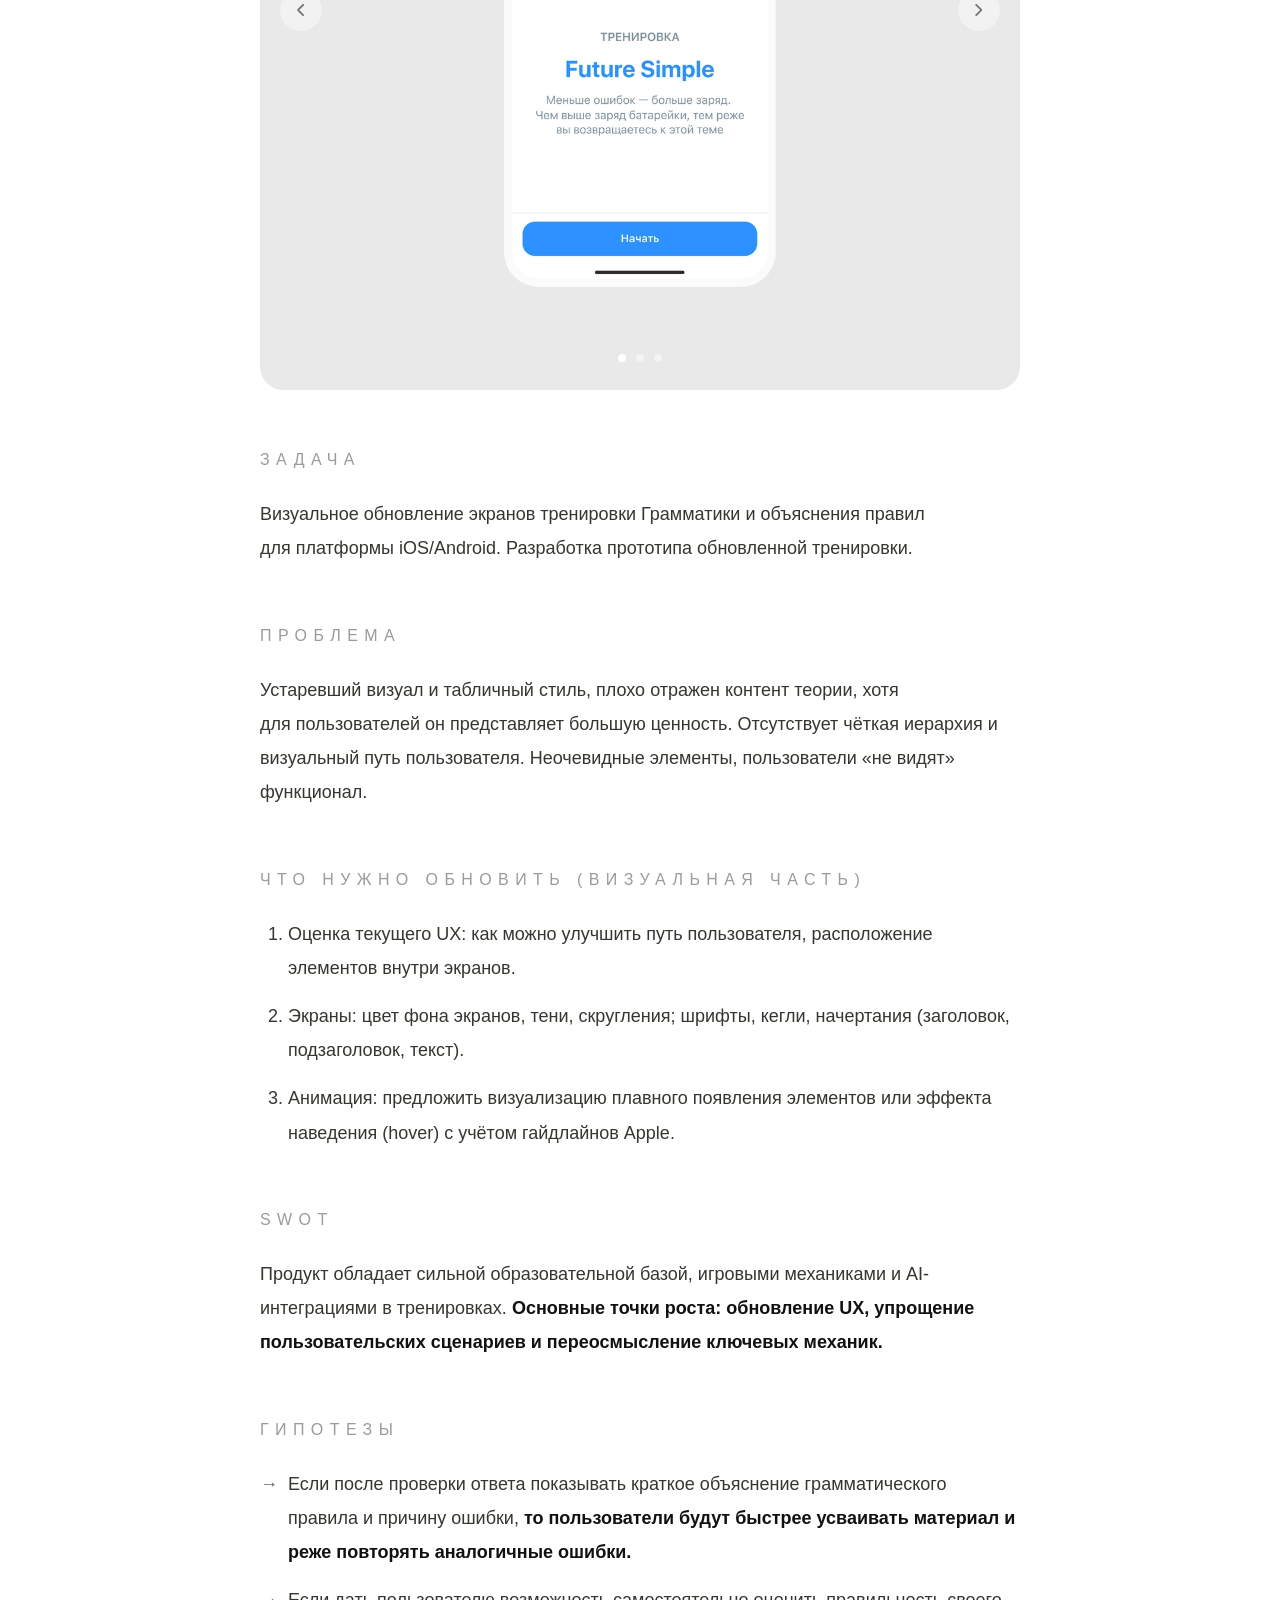
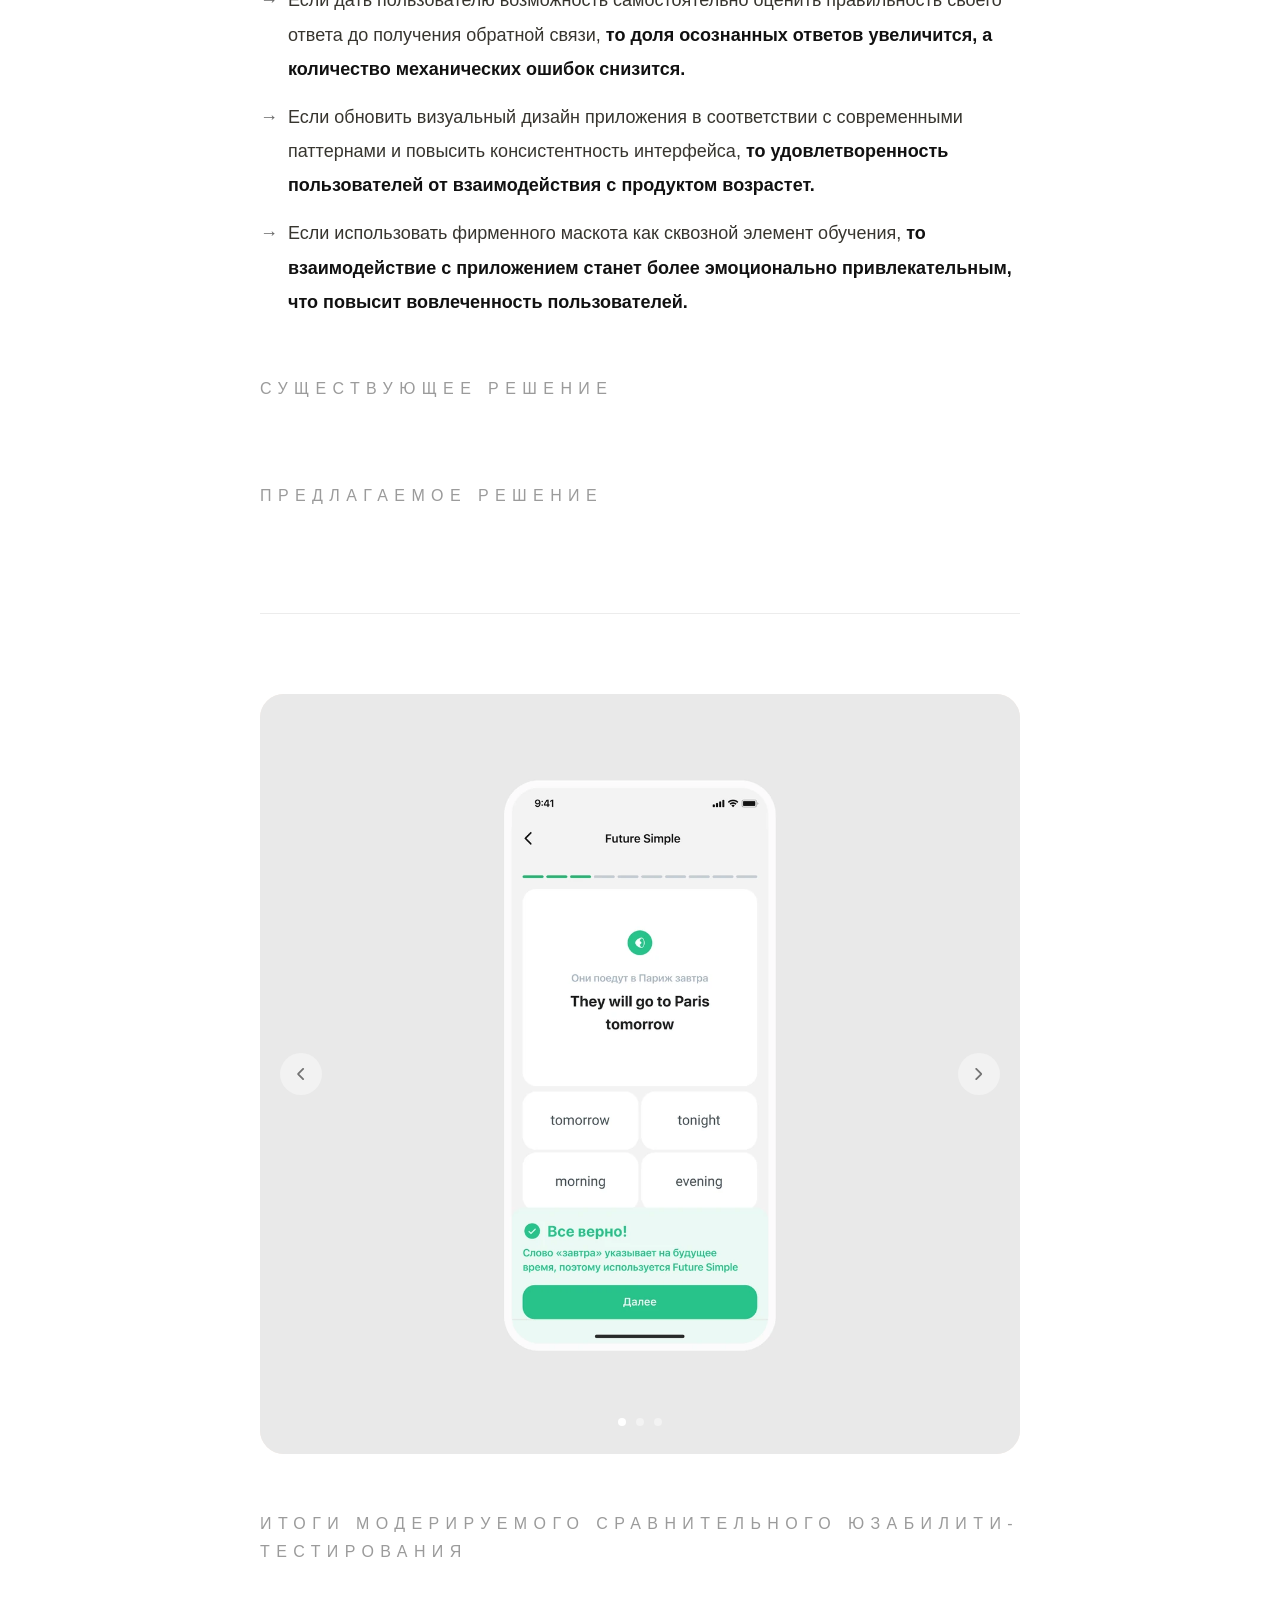
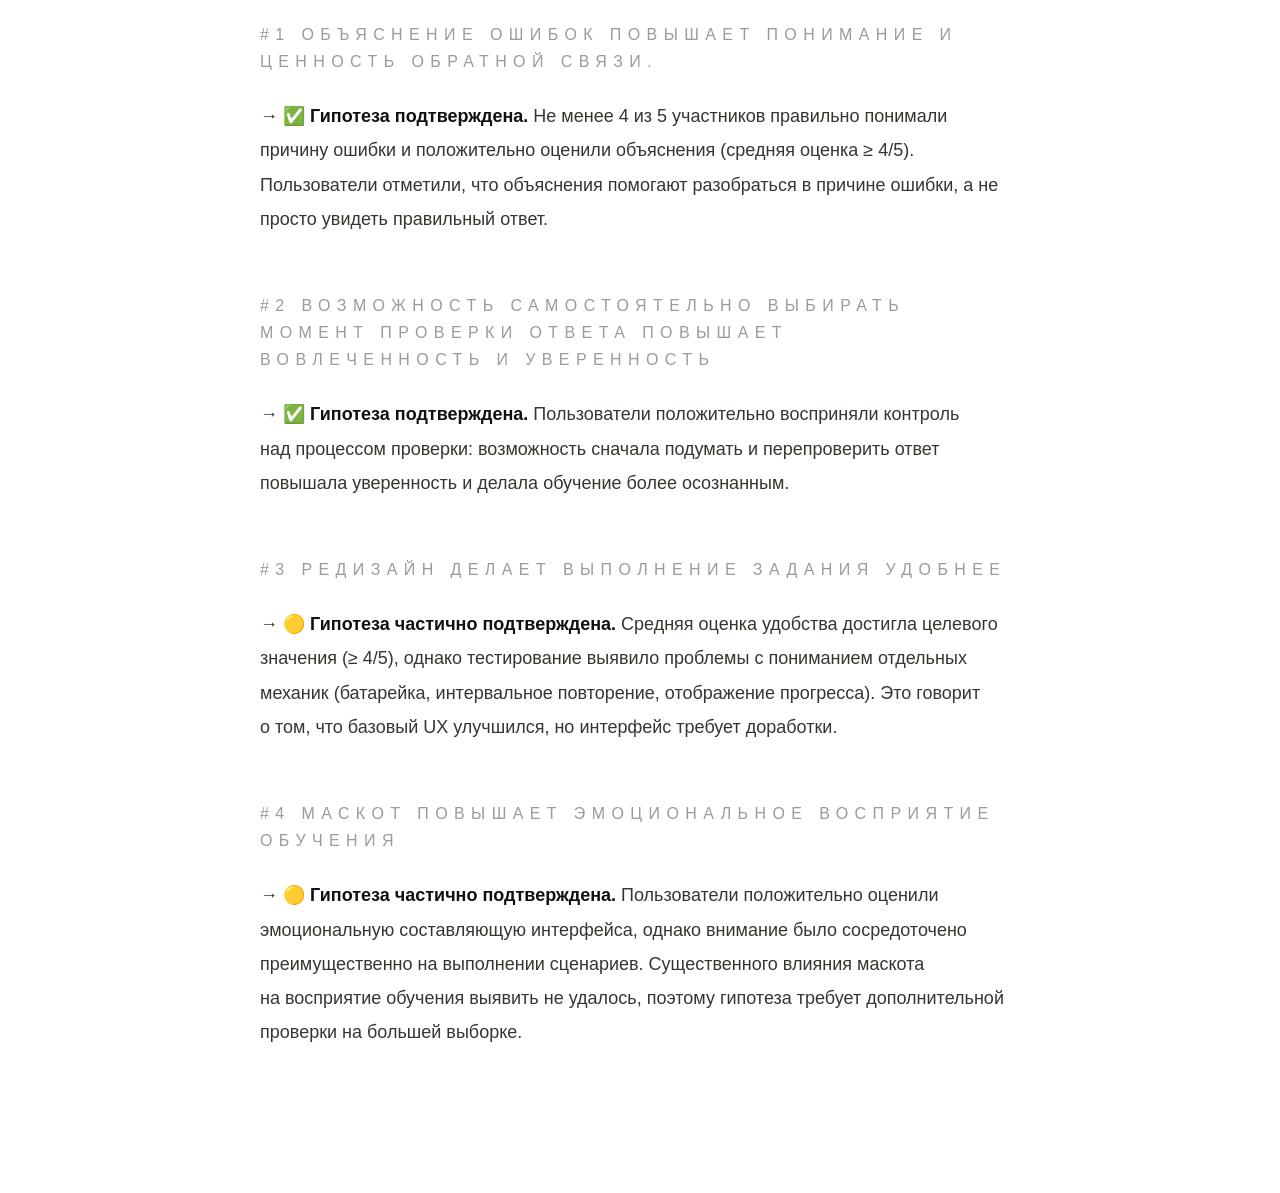
==== commit 5b62c011: "Style all case section headings as spaced uppercase labels" ====
--- a/ling.html
+++ b/ling.html
@@ -6,7 +6,7 @@
     <meta http-equiv="X-UA-Compatible" content="ie=edge" />
     <title>Lingualeo</title>
     <link rel="stylesheet" href="styles.css?v=20261111-sound-corner" />
-    <link rel="stylesheet" href="ling.css" />
+    <link rel="stylesheet" href="ling.css?v=20261111-case-headings" />
     <link rel="preconnect" href="https://fonts.googleapis.com" />
     <link rel="preconnect" href="https://fonts.gstatic.com" crossorigin />
     <link
--- a/styles.css
+++ b/styles.css
@@ -752,8 +752,8 @@
 .case-dialog__heading > p:last-child { font-size: 20px; line-height: 1.5; }
 .case-dialog__body { margin-top: 40px; }
 .case-dialog .case-container { width: 100%; }
-.case-dialog .case-container h3 { margin-top: 40px; font-size: 26px; }
-.case-dialog .case-container h4 { font-size: 20px; }
+.case-dialog .case-container h3 { margin-top: 40px; }
+
 .case-dialog .case-container p, .case-dialog .case-container li { font-size: 16px; line-height: 1.7; }
 .case-dialog__retry { margin-top: 16px; padding: 12px 20px; border: 0; border-radius: 24px; background: #eee; color: #111; font: inherit; cursor: pointer; }
 .case-dialog__retry:hover { background: #ddd; }
--- a/ling.css
+++ b/ling.css
@@ -1,80 +1,84 @@
-.case-content {
-  padding: 120px 0;
-}
-
-.case-container {
-  width: min(760px, calc(100% - 40px));
-  margin: 0 auto;
-}
-
-.case-container h3 {
-  font-family: "Inter", sans-serif;
-  font-size: 32px;
-  font-weight: 700;
-  margin: 72px 0 24px;
-  color: #111;
-}
-
-.case-container h4 {
-  font-family: "Inter", sans-serif;
-  font-size: 24px;
-  font-weight: 600;
-  margin: 56px 0 18px;
-  color: #111;
-}
-
-.case-container p,
-.case-container li {
-  font-family: "Inter", sans-serif;
-  font-size: 18px;
-  line-height: 1.9;
-  color: #37352f;
-}
-
-.case-container p {
-  margin-bottom: 24px;
-}
-
-.case-container ol,
-.case-container ul {
-  margin: 24px 0 32px 28px;
-}
-
-.case-container li {
-  margin-bottom: 14px;
-}
-
-.arrow-list {
-  list-style: none;
-  margin-left: 0 !important;
-}
-
-.arrow-list li {
-  position: relative;
-  padding-left: 28px;
-}
-
-.arrow-list li::before {
-  content: "→";
-  position: absolute;
-  left: 0;
-  color: #666;
-}
-
-.case-container strong {
-  font-weight: 600;
-  color: #111;
-}
-
-.case-container hr {
-  margin: 80px 0;
-  border: none;
-  border-top: 1px solid #ececec;
-}
-
-.case-container img {
-  width: 100%;
-  border-radius: 20px;
-  margin: 24px 0 48px;
-  display: block;
-}
+.case-content {
+  padding: 120px 0;
+}
+
+.case-container {
+  width: min(760px, calc(100% - 40px));
+  margin: 0 auto;
+}
+
+.case-container h3,
+.case-container h4 {
+  font-family: Inter, sans-serif;
+  font-size: 16px;
+  font-weight: 500;
+  line-height: 1.7;
+  letter-spacing: 0.4em;
+  text-transform: uppercase;
+  color: #9b9b9b;
+  margin: 56px 0 24px;
+}
+
+@media (max-width: 768px) {
+  .case-container h3,
+  .case-container h4 {
+    font-size: 12px;
+    letter-spacing: 0.3em;
+  }
+}
+
+.case-container p,
+.case-container li {
+  font-family: "Inter", sans-serif;
+  font-size: 18px;
+  line-height: 1.9;
+  color: #37352f;
+}
+
+.case-container p {
+  margin-bottom: 24px;
+}
+
+.case-container ol,
+.case-container ul {
+  margin: 24px 0 32px 28px;
+}
+
+.case-container li {
+  margin-bottom: 14px;
+}
+
+.arrow-list {
+  list-style: none;
+  margin-left: 0 !important;
+}
+
+.arrow-list li {
+  position: relative;
+  padding-left: 28px;
+}
+
+.arrow-list li::before {
+  content: "→";
+  position: absolute;
+  left: 0;
+  color: #666;
+}
+
+.case-container strong {
+  font-weight: 600;
+  color: #111;
+}
+
+.case-container hr {
+  margin: 80px 0;
+  border: none;
+  border-top: 1px solid #ececec;
+}
+
+.case-container img {
+  width: 100%;
+  border-radius: 20px;
+  margin: 24px 0 48px;
+  display: block;
+}
